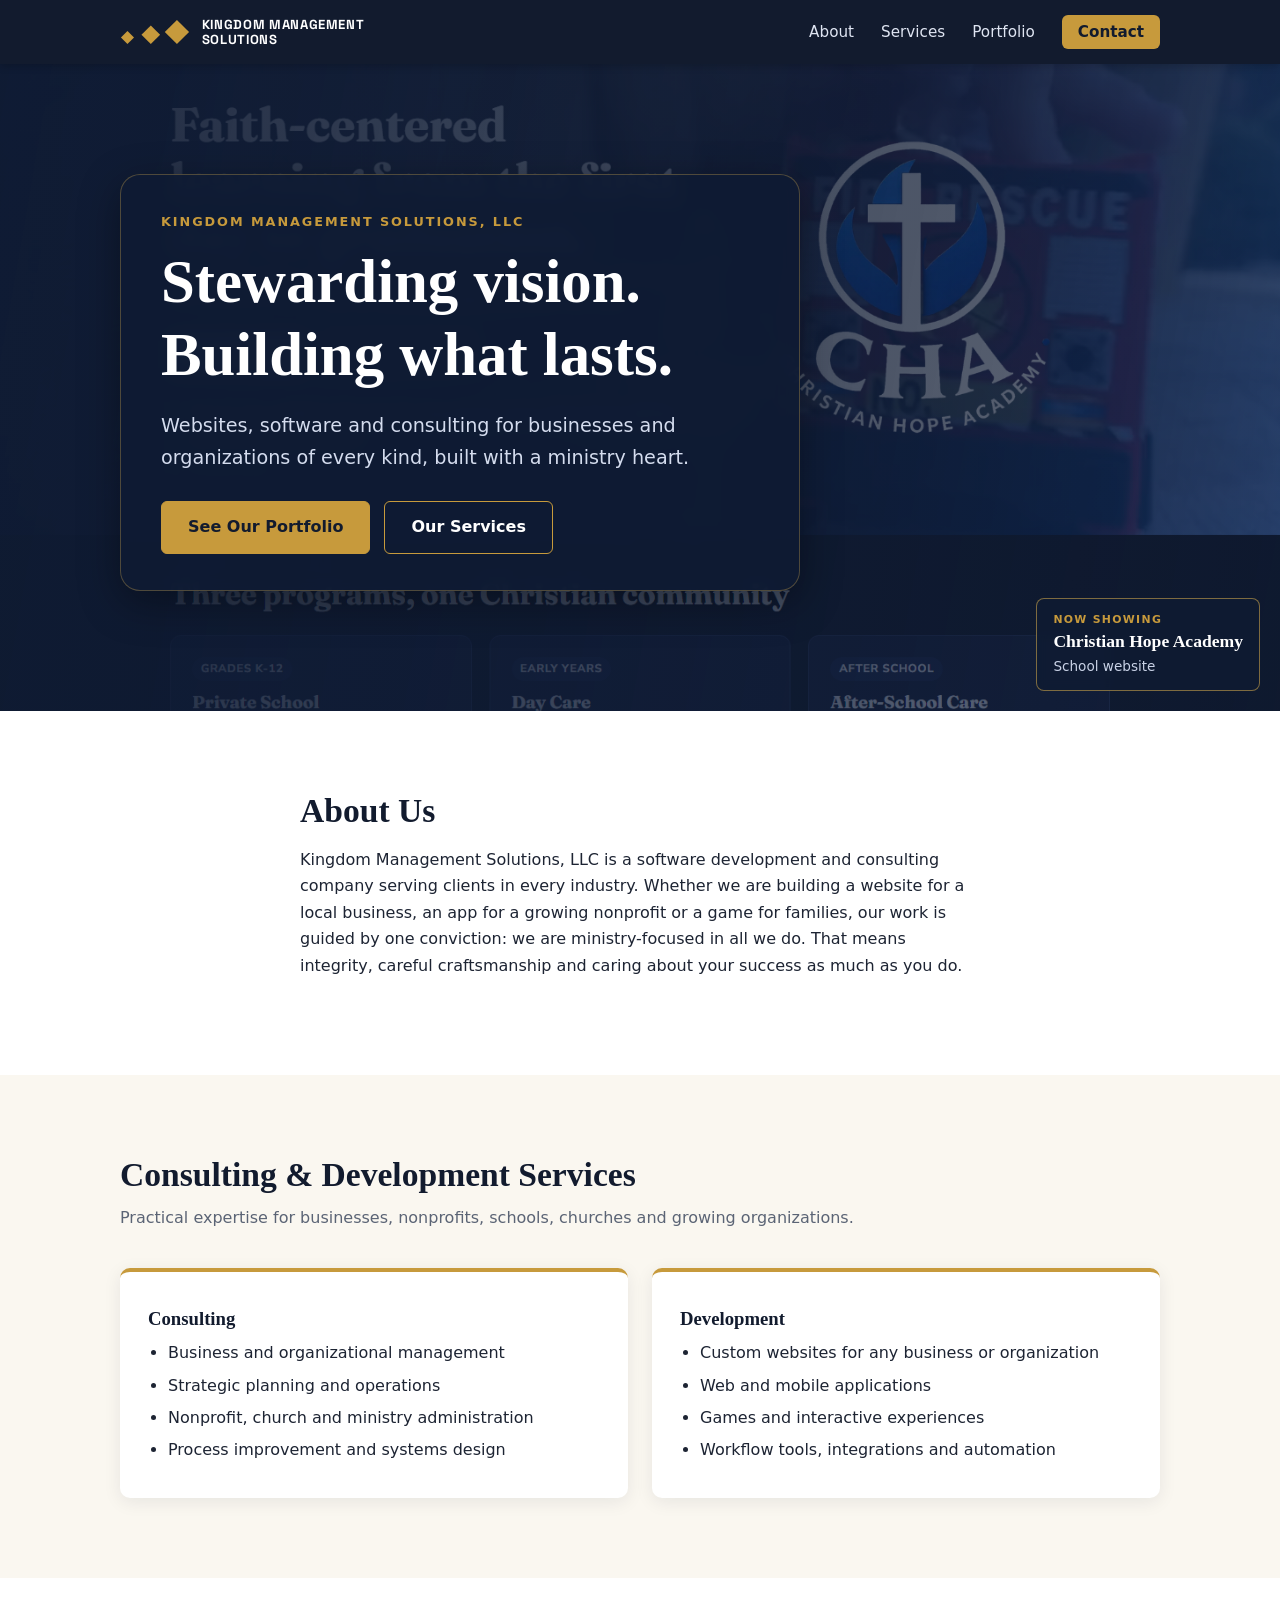
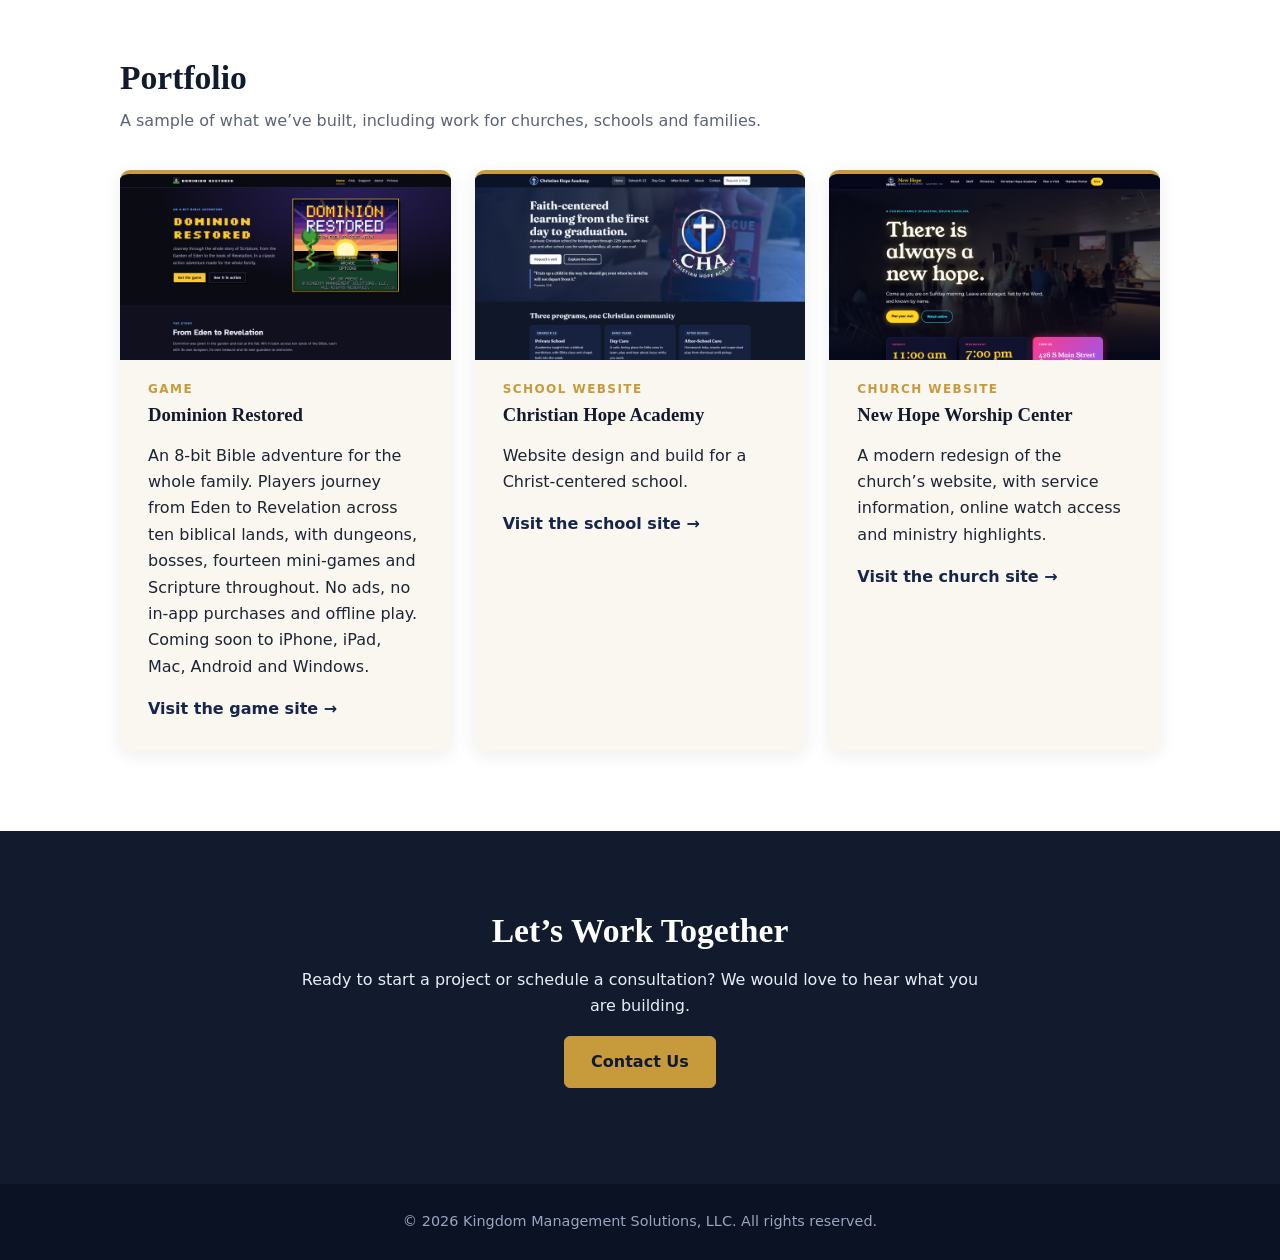
==== index.html @ 182354bc "Add calling.careers app homepage screenshot to hero rotation Co-Authored-By: Claude Sonnet 5.5 <nore" ====
<!doctype html>
<html lang="en">
<head>
<meta charset="utf-8">
<meta name="viewport" content="width=device-width, initial-scale=1">
<title>Kingdom Management Solutions, LLC</title>
<meta name="description" content="Kingdom Management Solutions, LLC: websites, software and consulting for businesses and organizations of every kind, built with a ministry heart.">
<link rel="preconnect" href="https://fonts.googleapis.com">
<link rel="stylesheet" href="https://fonts.googleapis.com/css2?family=Space+Grotesk:wght@500;600;700&display=swap">
<link rel="icon" href="assets/favicon.svg" type="image/svg+xml">
<link rel="stylesheet" href="styles.css">
</head>
<body>
<header class="nav">
  <div class="wrap nav-inner">
    <a class="brand" href="#top"><img class="brand-mark" src="assets/logo-mark.svg" alt=""><span class="brand-text">Kingdom Management<br>Solutions</span><span class="sr-only"> (home)</span></a>
    <button class="menu-btn" aria-label="Toggle menu" aria-expanded="false">Menu</button>
    <nav id="menu">
      <a href="#about">About</a>
      <a href="#services">Services</a>
      <a href="#portfolio">Portfolio</a>
      <a href="contact.html" class="cta">Contact</a>
    </nav>
  </div>
</header>

<main id="top">
  <section class="hero">
    <div class="hero-media" aria-hidden="true"
         data-playlist="media/dominion-dragon.mp4|Dominion Restored|Game · The Dragon|https://dominionrestored.github.io,
                        media/christian-hope-academy.png|Christian Hope Academy|School website|https://christianhope.academy,
                        media/dominion-new-earth.mp4|Dominion Restored|Game · The new earth|https://dominionrestored.github.io,
                        media/new-hope.png|New Hope Worship Center|Church website|https://nhwcgaston.com,
                        media/dominion-paul.mp4|Dominion Restored|Game · Paul's Journeys|https://dominionrestored.github.io,
                        media/calling-careers.png|Calling.careers|Ministry job board|https://calling.careers,
                        media/dominion-restored.png|Dominion Restored|Game website|https://dominionrestored.github.io">
      <!-- Rotates through the playlist in order and loops. Each entry is: file | project name | label | link.
           .mp4/.webm/.mov files play as video starting at the middle of the clip; anything else shows as a still.
           Each item lasts 7 seconds (SLIDE_MS in script.js). Put files in media/. -->
      <video class="hero-video" muted playsinline preload="auto"></video>
      <img class="hero-still on" src="media/dominion-restored.png" alt="">
      <div class="hero-shade"></div>
    </div>
    <a class="now" id="now" href="https://dominionrestored.github.io" target="_blank" rel="noopener" hidden>
      <span class="now-label">Now showing</span>
      <strong class="now-title"></strong>
      <span class="now-type"></span>
    </a>
    <div class="wrap hero-content">
      <div class="hero-panel">
        <p class="eyebrow">Kingdom Management Solutions, LLC</p>
        <h1>Stewarding vision. Building what lasts.</h1>
        <p class="lead">Websites, software and consulting for businesses and organizations of every kind, built with a ministry heart.</p>
        <div class="actions">
          <a class="btn primary" href="#portfolio">See Our Portfolio</a>
          <a class="btn" href="#services">Our Services</a>
        </div>
      </div>
    </div>
  </section>

  <section id="about" class="section">
    <div class="wrap narrow">
      <h2>About Us</h2>
      <p>Kingdom Management Solutions, LLC is a software development and consulting company serving clients in every industry. Whether we are building a website for a local business, an app for a growing nonprofit or a game for families, our work is guided by one conviction: we are ministry-focused in all we do. That means integrity, careful craftsmanship and caring about your success as much as you do.</p>
    </div>
  </section>

  <section id="services" class="section alt">
    <div class="wrap">
      <h2>Consulting &amp; Development Services</h2>
      <p class="sub">Practical expertise for businesses, nonprofits, schools, churches and growing organizations.</p>
      <div class="grid two">
        <article class="panel">
          <h3>Consulting</h3>
          <ul>
            <li>Business and organizational management</li>
            <li>Strategic planning and operations</li>
            <li>Nonprofit, church and ministry administration</li>
            <li>Process improvement and systems design</li>
          </ul>
        </article>
        <article class="panel">
          <h3>Development</h3>
          <ul>
            <li>Custom websites for any business or organization</li>
            <li>Web and mobile applications</li>
            <li>Games and interactive experiences</li>
            <li>Workflow tools, integrations and automation</li>
          </ul>
        </article>
      </div>
    </div>
  </section>

  <section id="portfolio" class="section">
    <div class="wrap">
      <h2>Portfolio</h2>
      <p class="sub">A sample of what we&rsquo;ve built, including work for churches, schools and families.</p>
      <div class="grid three">
        <article class="card">
          <a class="shot" href="https://dominionrestored.github.io" target="_blank" rel="noopener" tabindex="-1" aria-hidden="true"><img src="media/dominion-restored.png" alt="Dominion Restored title screen" loading="lazy"></a>
          <p class="tag">Game</p>
          <h3>Dominion Restored</h3>
          <p>An 8-bit Bible adventure for the whole family. Players journey from Eden to Revelation across ten biblical lands, with dungeons, bosses, fourteen mini-games and Scripture throughout. No ads, no in-app purchases and offline play. Coming soon to iPhone, iPad, Mac, Android and Windows.</p>
          <a href="https://dominionrestored.github.io" target="_blank" rel="noopener">Visit the game site &rarr;</a>
        </article>
        <article class="card">
          <a class="shot" href="https://christianhope.academy" target="_blank" rel="noopener" tabindex="-1" aria-hidden="true"><img src="media/christian-hope-academy.png" alt="Christian Hope Academy website" loading="lazy"></a>
          <p class="tag">School website</p>
          <h3>Christian Hope Academy</h3>
          <p>Website design and build for a Christ-centered school.</p>
          <a href="https://christianhope.academy" target="_blank" rel="noopener">Visit the school site &rarr;</a>
        </article>
        <article class="card">
          <a class="shot" href="https://nhwcgaston.com" target="_blank" rel="noopener" tabindex="-1" aria-hidden="true"><img src="media/new-hope.png" alt="New Hope Worship Center website" loading="lazy"></a>
          <p class="tag">Church website</p>
          <h3>New Hope Worship Center</h3>
          <p>A modern redesign of the church&rsquo;s website, with service information, online watch access and ministry highlights.</p>
          <a href="https://nhwcgaston.com" target="_blank" rel="noopener">Visit the church site &rarr;</a>
        </article>
      </div>
    </div>
  </section>

  <section id="contact" class="section dark">
    <div class="wrap narrow center">
      <h2>Let&rsquo;s Work Together</h2>
      <p>Ready to start a project or schedule a consultation? We would love to hear what you are building.</p>
      <p><a class="btn primary" href="contact.html">Contact Us</a></p>
    </div>
  </section>
</main>

<footer>
  <div class="wrap">&copy; <span id="yr">2026</span> Kingdom Management Solutions, LLC. All rights reserved.</div>
</footer>
<script src="script.js"></script>
</body>
</html>
---- styles.css ----
:root{--navy:#121B2E;--navy2:#16264a;--gold:#C79A3C;--cream:#faf7f0;--ink:#1d2433;--muted:#5b6475}
*{box-sizing:border-box}
html{scroll-behavior:smooth;scroll-padding-top:70px}
body{margin:0;font-family:Inter,system-ui,-apple-system,Segoe UI,sans-serif;color:var(--ink);background:#fff;line-height:1.65}
h1,h2,h3{font-family:Georgia,"Times New Roman",serif;line-height:1.2}
.wrap{max-width:1080px;margin:0 auto;padding:0 20px}
.narrow{max-width:720px}.center{text-align:center}
.nav{position:sticky;top:0;z-index:10;background:var(--navy);box-shadow:0 2px 8px rgba(0,0,0,.2)}
.nav-inner{display:flex;align-items:center;justify-content:space-between;height:64px}
nav a{color:#dfe5f2;text-decoration:none;margin-left:22px;font-size:.95rem}
nav a:hover{color:var(--gold)}
nav a.cta{background:var(--gold);color:var(--navy);padding:8px 16px;border-radius:6px;font-weight:600}
.menu-btn{display:none;background:none;border:1px solid var(--gold);color:var(--gold);padding:6px 12px;border-radius:6px;font-size:.9rem}
.hero{position:relative;overflow:hidden;background:var(--navy);color:#fff;padding:110px 0 120px}
.eyebrow{color:var(--gold);letter-spacing:.15em;text-transform:uppercase;font-size:.8rem;font-weight:600;margin:0 0 14px}
.hero h1{font-size:clamp(2.2rem,5vw,3.8rem);margin:0 0 18px;max-width:760px}
.lead{font-size:1.2rem;color:#d4dcee;max-width:640px;margin:0 0 32px}
.actions{display:flex;gap:14px;flex-wrap:wrap}
.btn{display:inline-block;padding:12px 26px;border-radius:6px;border:1.5px solid var(--gold);color:#fff;text-decoration:none;font-weight:600}
.btn.primary{background:var(--gold);color:var(--navy)}
.btn:hover{filter:brightness(1.1)}
.section{padding:80px 0}
.section.alt{background:var(--cream)}
.section.dark{background:var(--navy);color:#e8edf8}
.section h2{font-size:2.1rem;margin:0 0 10px;color:var(--navy)}
.section.dark h2{color:#fff}
.sub{color:var(--muted);margin:0 0 36px}
.grid{display:grid;gap:24px}
.three{grid-template-columns:repeat(3,1fr)}
.two{grid-template-columns:repeat(2,1fr)}
.card,.panel{background:var(--cream);border-radius:10px;padding:28px;box-shadow:0 4px 18px rgba(15,27,51,.08);border-top:4px solid var(--gold)}
.card h3,.panel h3{margin:8px 0 10px;color:var(--navy)}
.card a{color:var(--navy2);font-weight:600;text-decoration:none}
.card a:hover{color:var(--gold)}
.icon{font-size:2rem;color:var(--gold)}
.panel ul{padding-left:20px;margin:0}
.panel li{margin-bottom:6px}
footer{background:#0a1224;color:#9aa5bf;text-align:center;padding:26px 0;font-size:.9rem}
@media(max-width:800px){
 .three,.two{grid-template-columns:1fr}
 .menu-btn{display:block}
 nav{display:none;position:absolute;top:64px;left:0;right:0;background:var(--navy);padding:12px 20px 20px;flex-direction:column}
 nav.open{display:flex}
 nav a{margin:10px 0}
 .hero{padding:80px 0}
}
.tag{margin:0;color:var(--gold);text-transform:uppercase;letter-spacing:.12em;font-size:.75rem;font-weight:700}
.card .tag+h3{margin-top:4px}
.section.alt .card,.section.alt .panel{background:#fff}
.hero-media{position:absolute;inset:0;z-index:0}
.hero-content{position:relative;z-index:1}
.hero-video,.hero-still{position:absolute;left:0;top:50%;width:100%;height:auto;min-height:100%;object-fit:cover;transform:translateY(-50%);opacity:0;transition:opacity 1s ease}
.hero-video.on,.hero-still.on{opacity:1}
.hero-still.on{animation:drift 8s ease-out forwards}
@keyframes drift{from{transform:translateY(-50%) scale(1.02)}to{transform:translateY(-50%) scale(1.1)}}
.hero-shade{position:absolute;inset:0;background:linear-gradient(100deg,rgba(15,27,51,.93) 0%,rgba(15,27,51,.8) 50%,rgba(15,27,51,.6) 100%)}
@media(prefers-reduced-motion:reduce){.hero-still{animation:none!important}}


.card{overflow:hidden}
.card .shot{display:block;margin:-28px -28px 20px;line-height:0;background:var(--navy)}
.card .shot img{width:100%;aspect-ratio:16/9;object-fit:cover;object-position:top;display:block;transition:transform .4s}
.card:hover .shot img{transform:scale(1.03)}
@media(prefers-reduced-motion:reduce){.card:hover .shot img{transform:none}}
/* The store-kit clips are 16:9 files with the 4:3 game centered between dark bars (game spans x 335-1585 of 1920).
   Zoom crops the bars so the game fills the banner width. Set --video-zoom to 1 for full-frame videos. */
.hero-video{--video-zoom:1.54;transform:translateY(-50%) scale(var(--video-zoom))}

.now{position:absolute;right:20px;bottom:20px;z-index:2;display:grid;gap:2px;max-width:min(280px,calc(100% - 40px));padding:12px 16px;border-radius:8px;background:rgba(15,27,51,.82);border:1px solid rgba(201,162,75,.6);color:#fff;text-decoration:none;backdrop-filter:blur(6px);opacity:0;transform:translateY(6px);transition:opacity .3s,transform .3s}
.now.show{opacity:1;transform:none}
.now:hover{border-color:var(--gold)}
.now-label{color:var(--gold);text-transform:uppercase;letter-spacing:.12em;font-size:.68rem;font-weight:700}
.now-title{font-family:Georgia,"Times New Roman",serif;font-size:1.1rem;line-height:1.25}
.now-type{color:#c9d2e6;font-size:.85rem}
@media(prefers-reduced-motion:reduce){.now{transition:none}}

.hero-panel{max-width:680px;padding:36px 40px;border-radius:20px;background:rgba(15,27,51,.9);border:1px solid rgba(201,162,75,.35);box-shadow:0 12px 40px rgba(0,0,0,.35);backdrop-filter:blur(8px)}
.hero-panel .lead{margin-bottom:28px}
.hero-panel h1{max-width:none}
@media(max-width:800px){.hero-panel{padding:26px 22px;border-radius:16px}}


.page-head{background:linear-gradient(135deg,var(--navy),var(--navy2) 60%,#243a6b);color:#fff;padding:70px 0 60px}
.page-head h1{font-size:clamp(2rem,4.5vw,3rem);margin:0 0 12px}
.page-head .lead{margin:0}
.form{display:grid;gap:20px;background:var(--cream);padding:32px;border-radius:16px;border-top:4px solid var(--gold);box-shadow:0 4px 18px rgba(15,27,51,.08)}
.field{display:grid;gap:6px}
.field label{font-weight:600;color:var(--navy);font-size:.95rem}
.opt{font-weight:400;color:var(--muted)}
.field input,.field select,.field textarea{font:inherit;padding:12px 14px;border:1.5px solid #cfd5e3;border-radius:8px;background:#fff;color:var(--ink);width:100%}
.field input:focus,.field select:focus,.field textarea:focus{outline:2px solid var(--gold);outline-offset:1px;border-color:var(--gold)}
.hp{position:absolute;left:-9999px;width:1px;height:1px;overflow:hidden}
.form .btn{justify-self:start;cursor:pointer;font:inherit;font-weight:600}
.form .btn:disabled{opacity:.6;cursor:wait}
.form-status{margin:0;min-height:1.5em}
.form-status.ok{color:#1f7a3d}
.form-status.error{color:#b3261e}
@media(max-width:800px){.form{padding:22px}}

.brand{display:flex;align-items:center;gap:12px;color:#fff;text-decoration:none;font-family:"Space Grotesk",system-ui,sans-serif;text-transform:uppercase}
.brand-mark{height:26px;width:auto;display:block}
.brand-text{font-size:.82rem;font-weight:700;letter-spacing:.05em;line-height:1.15}
.sr-only{position:absolute;width:1px;height:1px;overflow:hidden;clip:rect(0 0 0 0);white-space:nowrap}
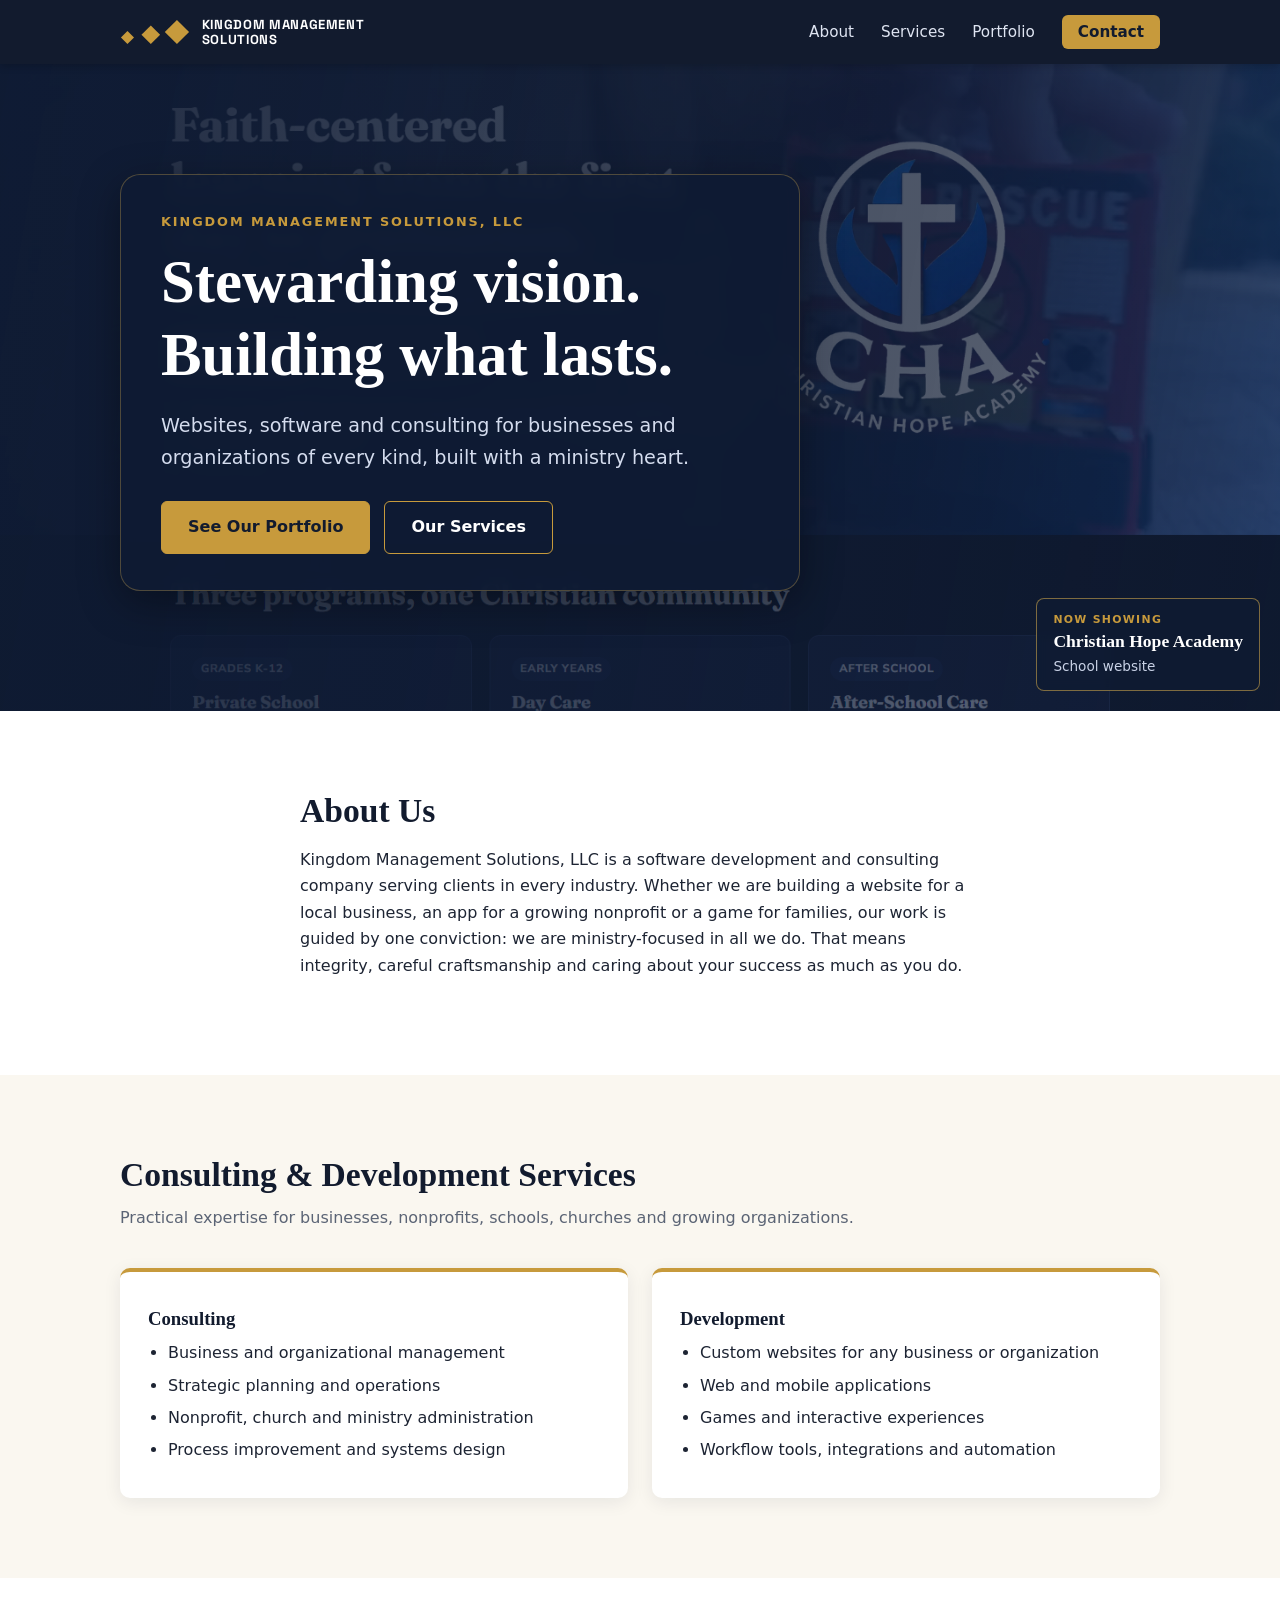
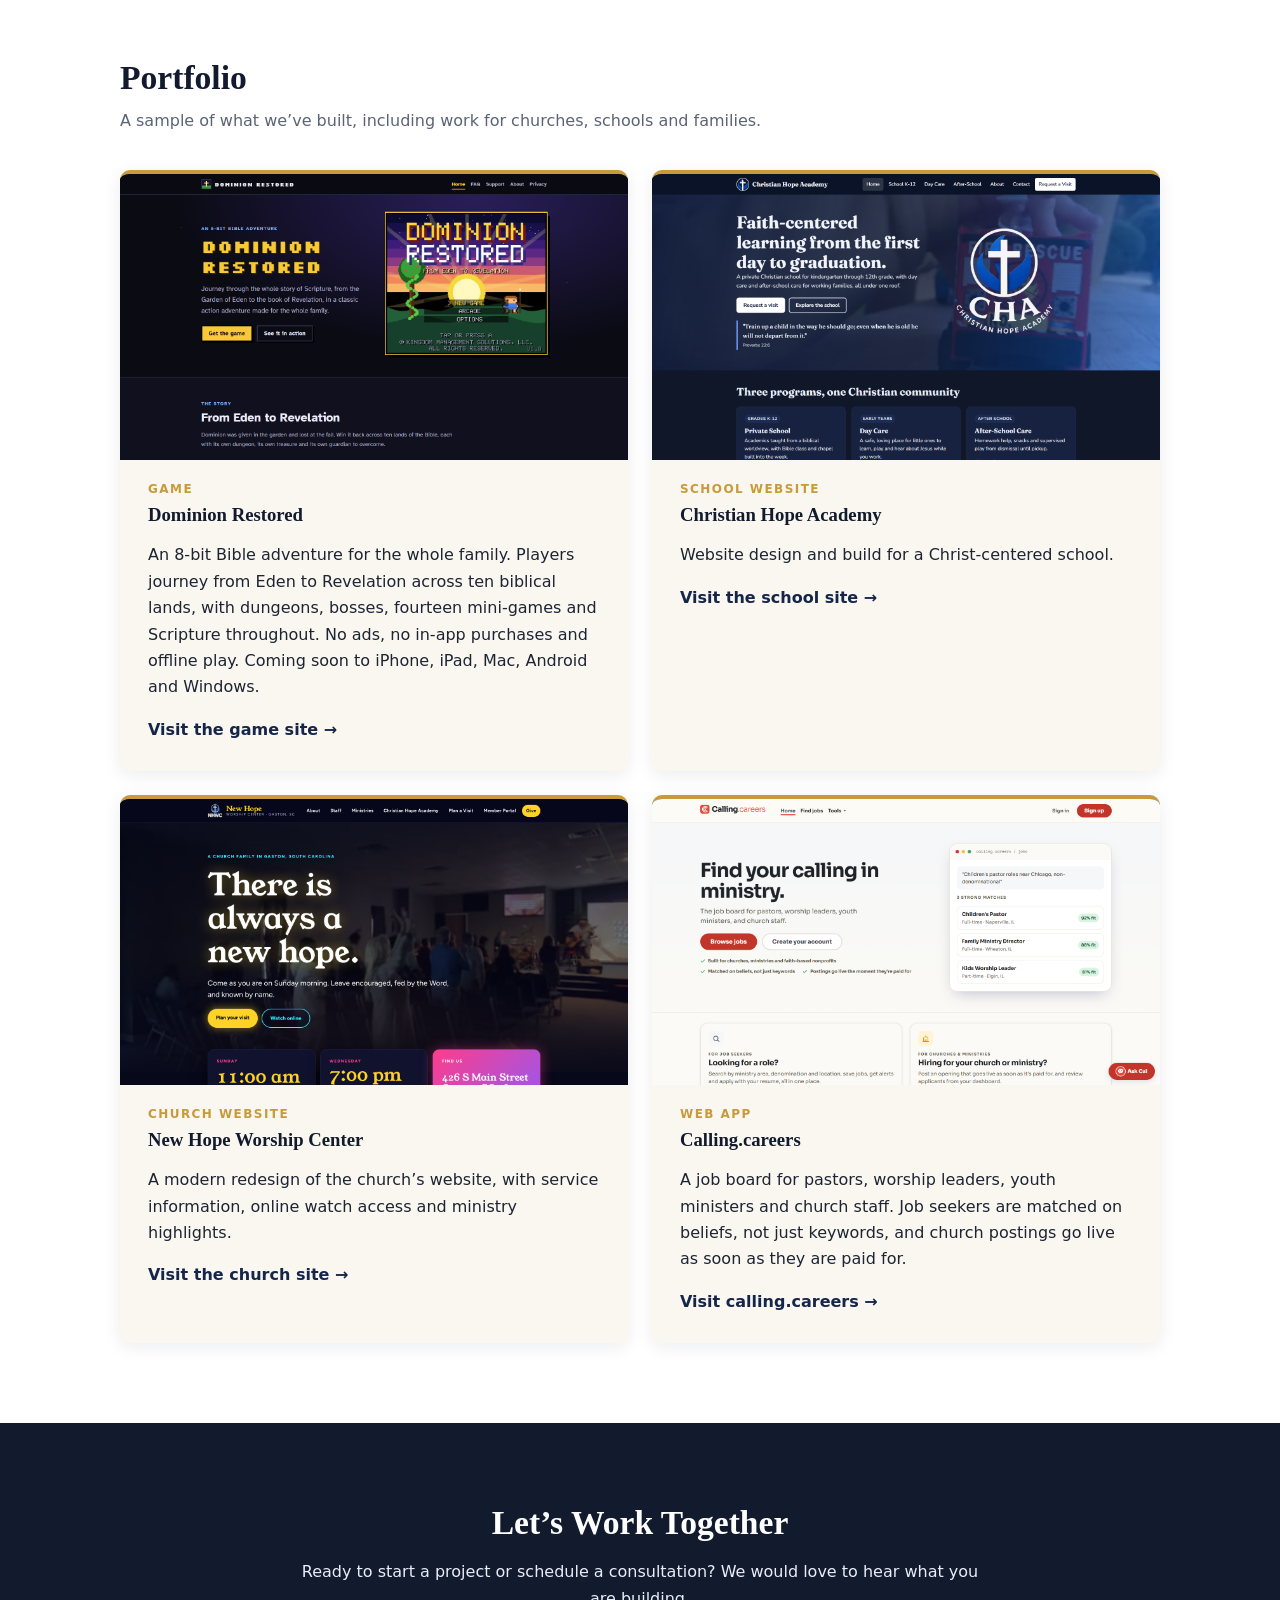
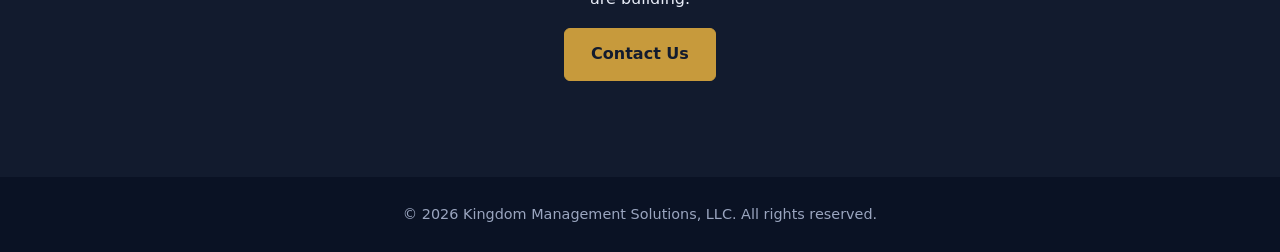
==== commit 7afa2016: "Add calling.careers to portfolio Co-Authored-By: Claude Sonnet 5.5 <noreply@anthropic.com>" ====
--- a/index.html
+++ b/index.html
@@ -97,7 +97,7 @@
     <div class="wrap">
       <h2>Portfolio</h2>
       <p class="sub">A sample of what we&rsquo;ve built, including work for churches, schools and families.</p>
-      <div class="grid three">
+      <div class="grid two">
         <article class="card">
           <a class="shot" href="https://dominionrestored.github.io" target="_blank" rel="noopener" tabindex="-1" aria-hidden="true"><img src="media/dominion-restored.png" alt="Dominion Restored title screen" loading="lazy"></a>
           <p class="tag">Game</p>
@@ -119,6 +119,13 @@
           <p>A modern redesign of the church&rsquo;s website, with service information, online watch access and ministry highlights.</p>
           <a href="https://nhwcgaston.com" target="_blank" rel="noopener">Visit the church site &rarr;</a>
         </article>
+        <article class="card">
+          <a class="shot" href="https://calling.careers" target="_blank" rel="noopener" tabindex="-1" aria-hidden="true"><img src="media/calling-careers.png" alt="Calling.careers homepage" loading="lazy"></a>
+          <p class="tag">Web app</p>
+          <h3>Calling.careers</h3>
+          <p>A job board for pastors, worship leaders, youth ministers and church staff. Job seekers are matched on beliefs, not just keywords, and church postings go live as soon as they are paid for.</p>
+          <a href="https://calling.careers" target="_blank" rel="noopener">Visit calling.careers &rarr;</a>
+        </article>
       </div>
     </div>
   </section>
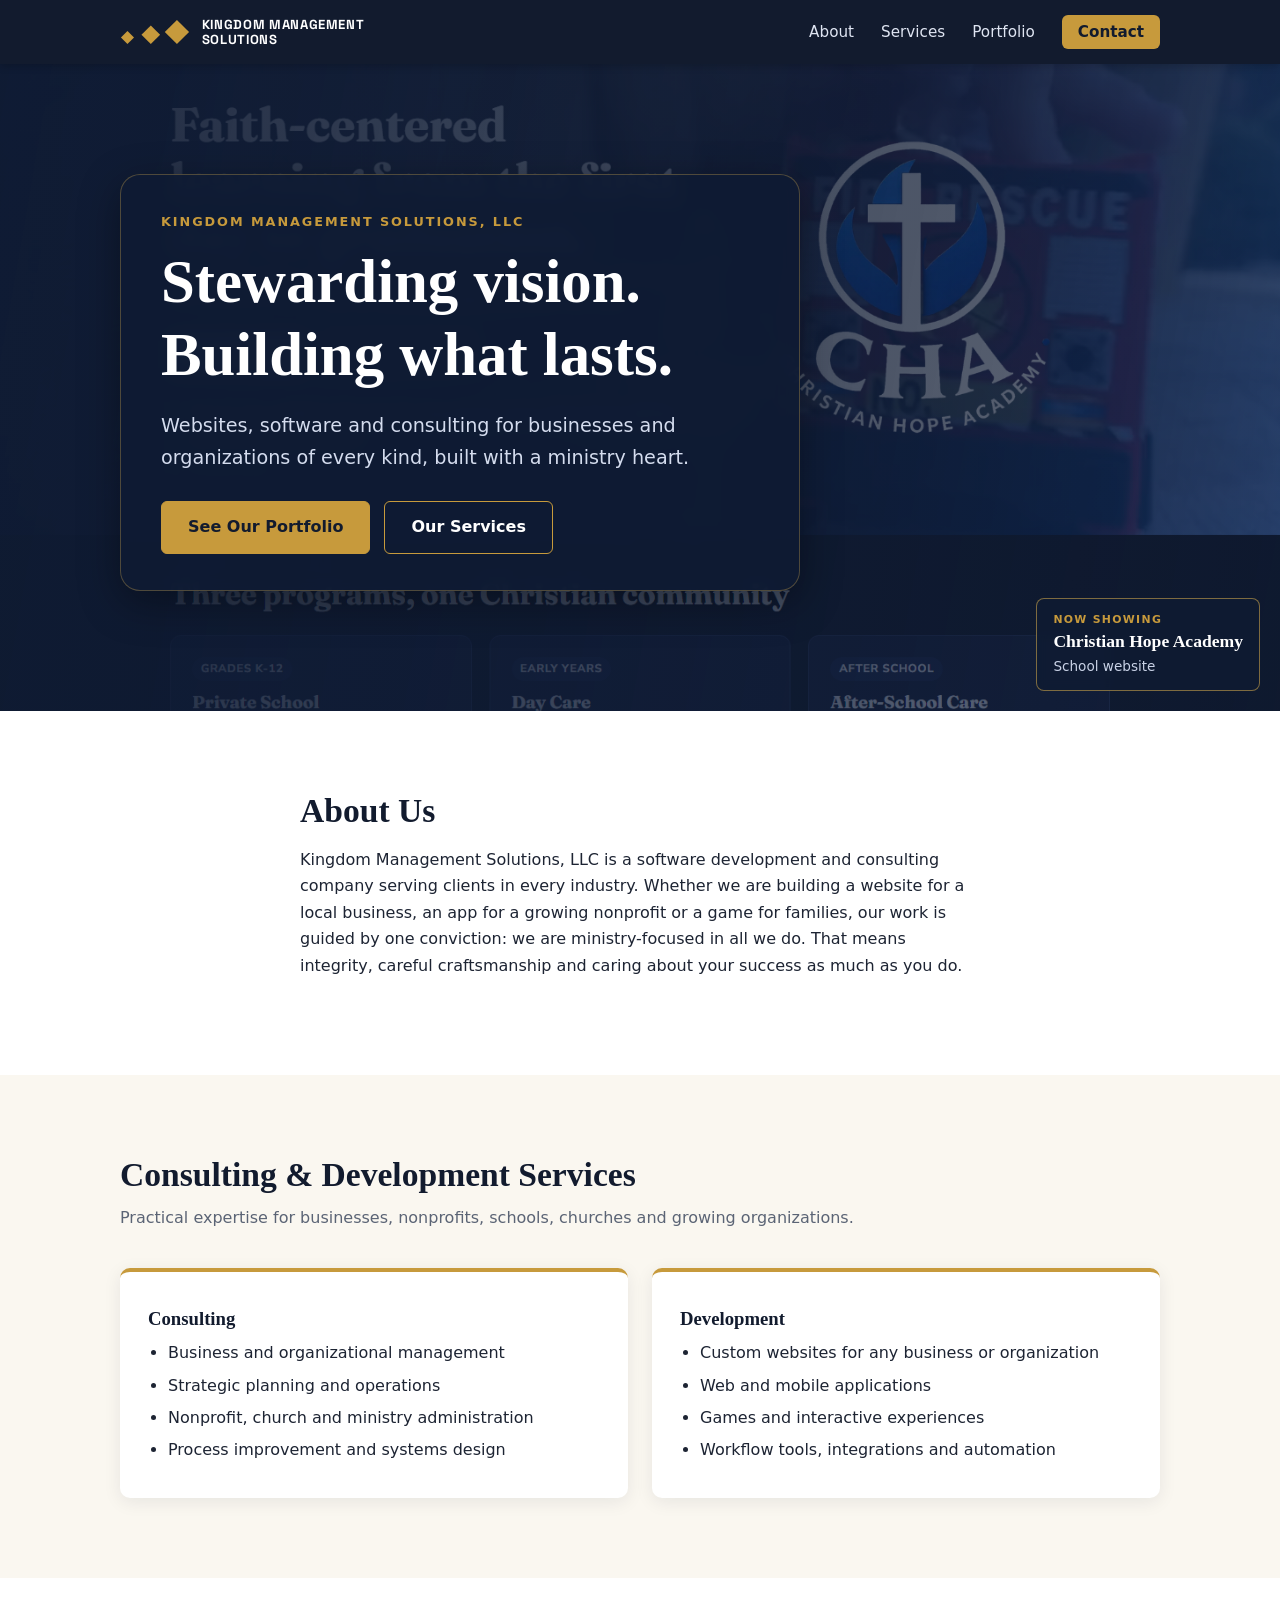
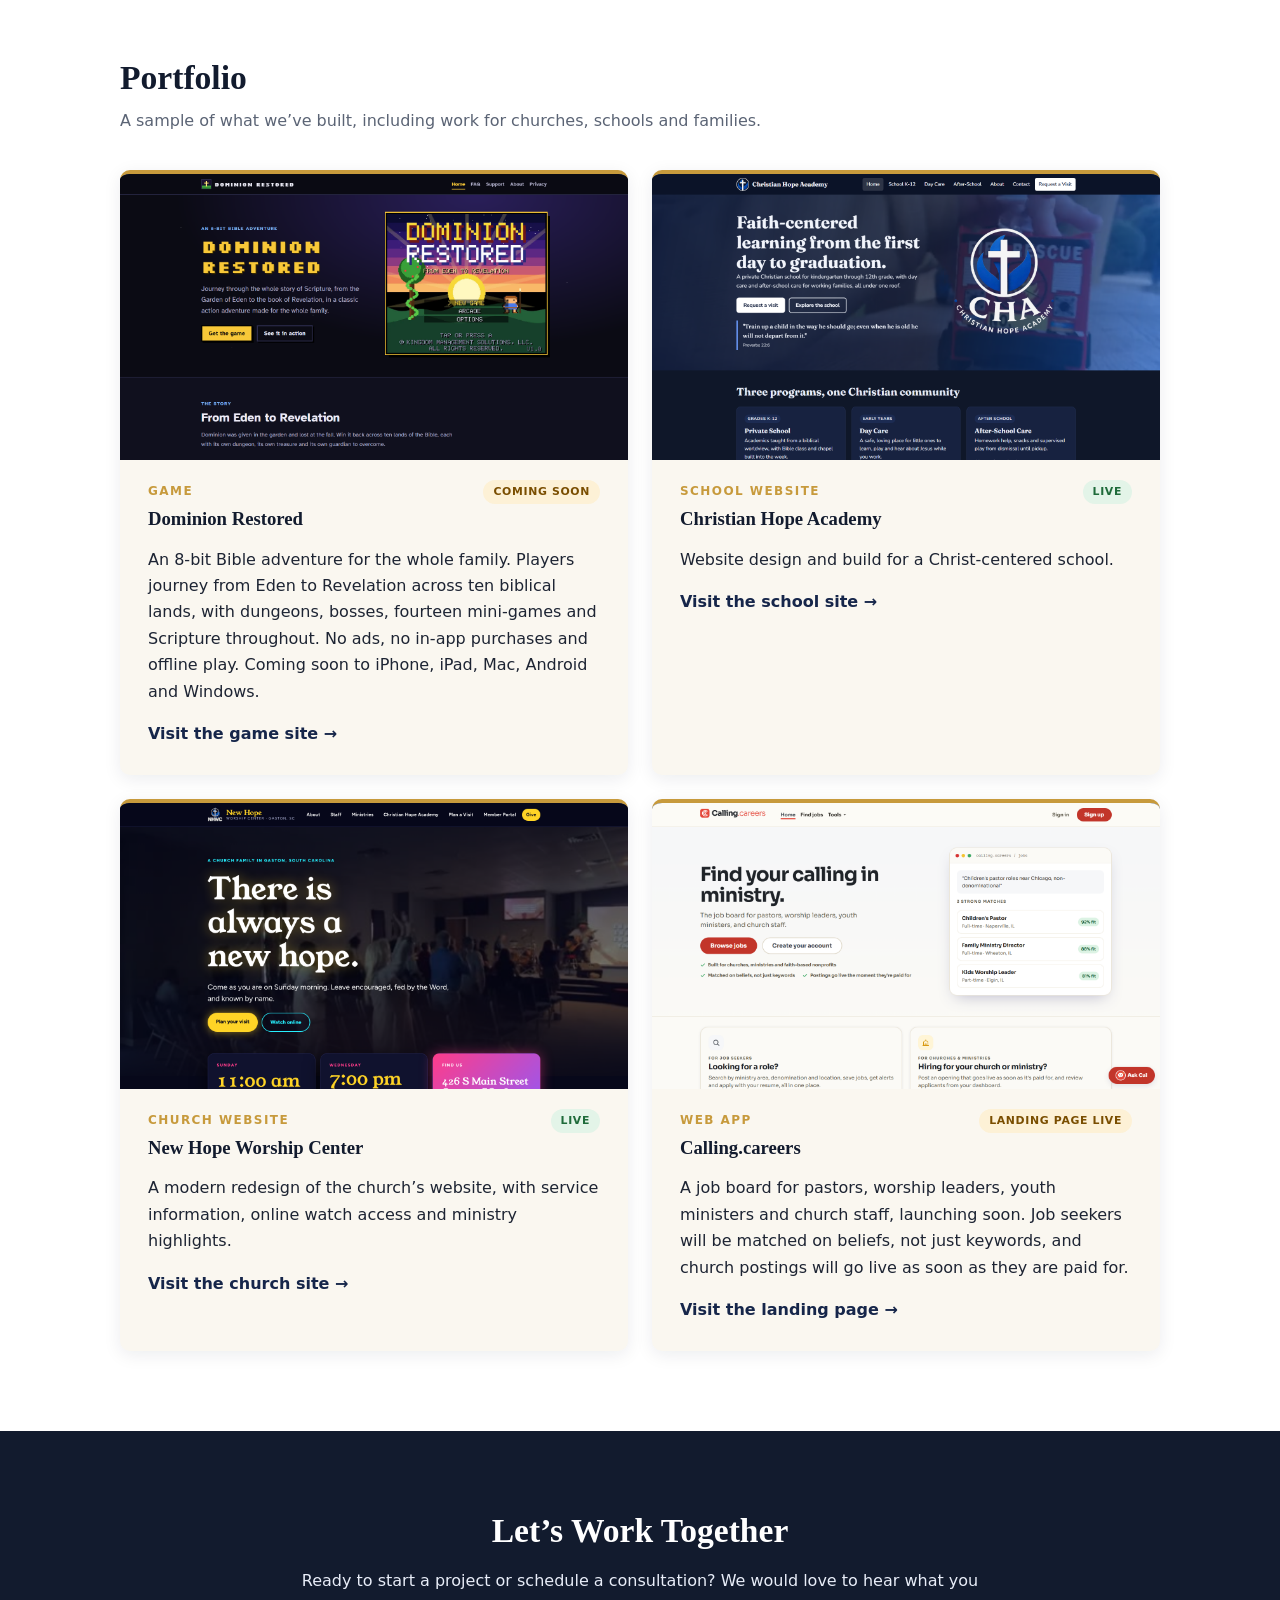
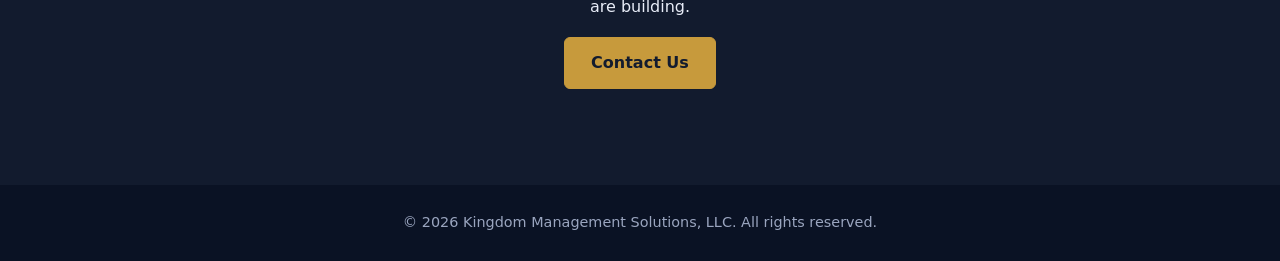
==== commit 43589348: "Add status labels to portfolio cards and clarify calling.careers launch status Co-Authored-By: Claud" ====
--- a/index.html
+++ b/index.html
@@ -32,7 +32,7 @@
                         media/dominion-new-earth.mp4|Dominion Restored|Game · The new earth|https://dominionrestored.github.io,
                         media/new-hope.png|New Hope Worship Center|Church website|https://nhwcgaston.com,
                         media/dominion-paul.mp4|Dominion Restored|Game · Paul's Journeys|https://dominionrestored.github.io,
-                        media/calling-careers.png|Calling.careers|Ministry job board|https://calling.careers,
+                        media/calling-careers.png|Calling.careers|Ministry job board · launching soon|https://calling.careers,
                         media/dominion-restored.png|Dominion Restored|Game website|https://dominionrestored.github.io">
       <!-- Rotates through the playlist in order and loops. Each entry is: file | project name | label | link.
            .mp4/.webm/.mov files play as video starting at the middle of the clip; anything else shows as a still.
@@ -100,31 +100,31 @@
       <div class="grid two">
         <article class="card">
           <a class="shot" href="https://dominionrestored.github.io" target="_blank" rel="noopener" tabindex="-1" aria-hidden="true"><img src="media/dominion-restored.png" alt="Dominion Restored title screen" loading="lazy"></a>
-          <p class="tag">Game</p>
+          <div class="card-meta"><p class="tag">Game</p><span class="status soon">Coming soon</span></div>
           <h3>Dominion Restored</h3>
           <p>An 8-bit Bible adventure for the whole family. Players journey from Eden to Revelation across ten biblical lands, with dungeons, bosses, fourteen mini-games and Scripture throughout. No ads, no in-app purchases and offline play. Coming soon to iPhone, iPad, Mac, Android and Windows.</p>
           <a href="https://dominionrestored.github.io" target="_blank" rel="noopener">Visit the game site &rarr;</a>
         </article>
         <article class="card">
           <a class="shot" href="https://christianhope.academy" target="_blank" rel="noopener" tabindex="-1" aria-hidden="true"><img src="media/christian-hope-academy.png" alt="Christian Hope Academy website" loading="lazy"></a>
-          <p class="tag">School website</p>
+          <div class="card-meta"><p class="tag">School website</p><span class="status live">Live</span></div>
           <h3>Christian Hope Academy</h3>
           <p>Website design and build for a Christ-centered school.</p>
           <a href="https://christianhope.academy" target="_blank" rel="noopener">Visit the school site &rarr;</a>
         </article>
         <article class="card">
           <a class="shot" href="https://nhwcgaston.com" target="_blank" rel="noopener" tabindex="-1" aria-hidden="true"><img src="media/new-hope.png" alt="New Hope Worship Center website" loading="lazy"></a>
-          <p class="tag">Church website</p>
+          <div class="card-meta"><p class="tag">Church website</p><span class="status live">Live</span></div>
           <h3>New Hope Worship Center</h3>
           <p>A modern redesign of the church&rsquo;s website, with service information, online watch access and ministry highlights.</p>
           <a href="https://nhwcgaston.com" target="_blank" rel="noopener">Visit the church site &rarr;</a>
         </article>
         <article class="card">
           <a class="shot" href="https://calling.careers" target="_blank" rel="noopener" tabindex="-1" aria-hidden="true"><img src="media/calling-careers.png" alt="Calling.careers homepage" loading="lazy"></a>
-          <p class="tag">Web app</p>
+          <div class="card-meta"><p class="tag">Web app</p><span class="status soon">Landing page live</span></div>
           <h3>Calling.careers</h3>
-          <p>A job board for pastors, worship leaders, youth ministers and church staff. Job seekers are matched on beliefs, not just keywords, and church postings go live as soon as they are paid for.</p>
-          <a href="https://calling.careers" target="_blank" rel="noopener">Visit calling.careers &rarr;</a>
+          <p>A job board for pastors, worship leaders, youth ministers and church staff, launching soon. Job seekers will be matched on beliefs, not just keywords, and church postings will go live as soon as they are paid for.</p>
+          <a href="https://calling.careers" target="_blank" rel="noopener">Visit the landing page &rarr;</a>
         </article>
       </div>
     </div>
--- a/styles.css
+++ b/styles.css
@@ -101,3 +101,9 @@
 .brand-mark{height:26px;width:auto;display:block}
 .brand-text{font-size:.82rem;font-weight:700;letter-spacing:.05em;line-height:1.15}
 .sr-only{position:absolute;width:1px;height:1px;overflow:hidden;clip:rect(0 0 0 0);white-space:nowrap}
+
+.card-meta{display:flex;justify-content:space-between;align-items:center;gap:10px}
+.card-meta+h3{margin-top:4px}
+.status{flex:none;font-size:.68rem;font-weight:700;padding:3px 10px;border-radius:999px;text-transform:uppercase;letter-spacing:.06em}
+.status.live{background:#e3f4e8;color:#1f6b3a}
+.status.soon{background:#fdf1d6;color:#7a4e00}
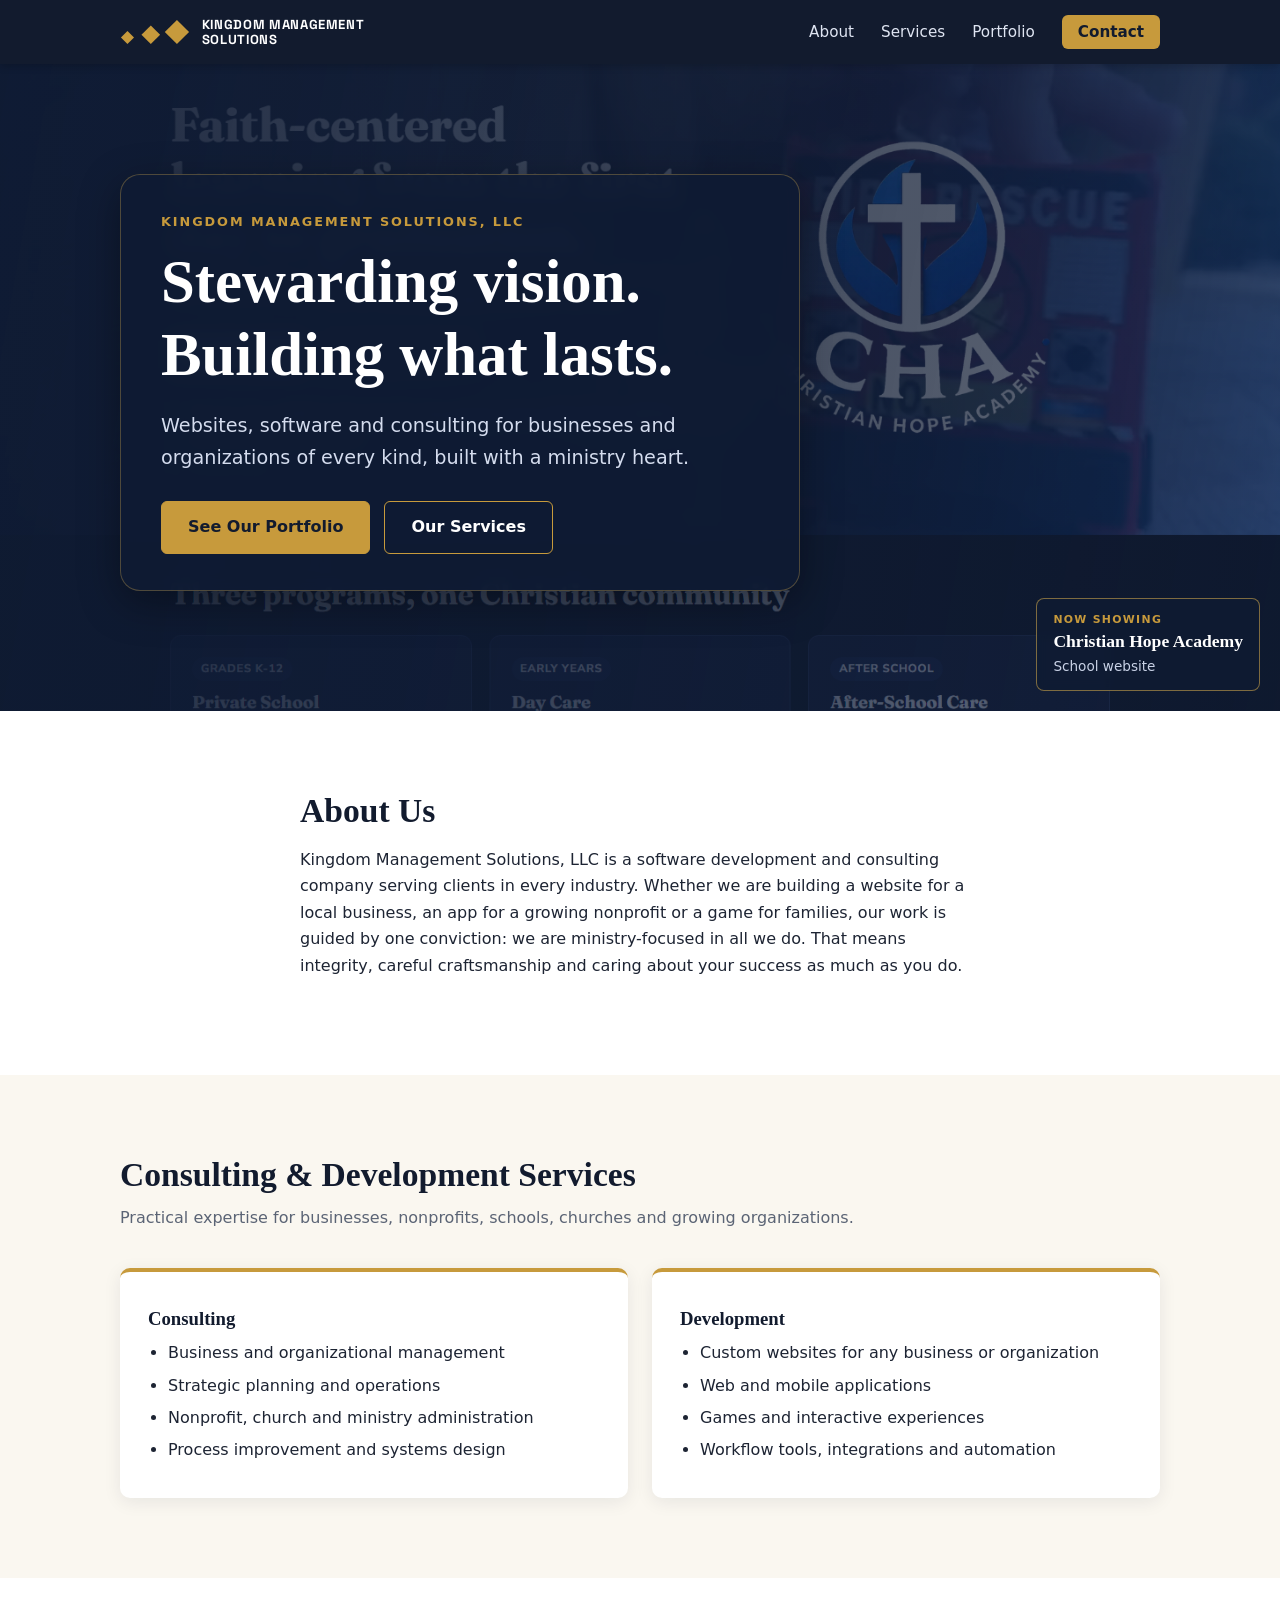
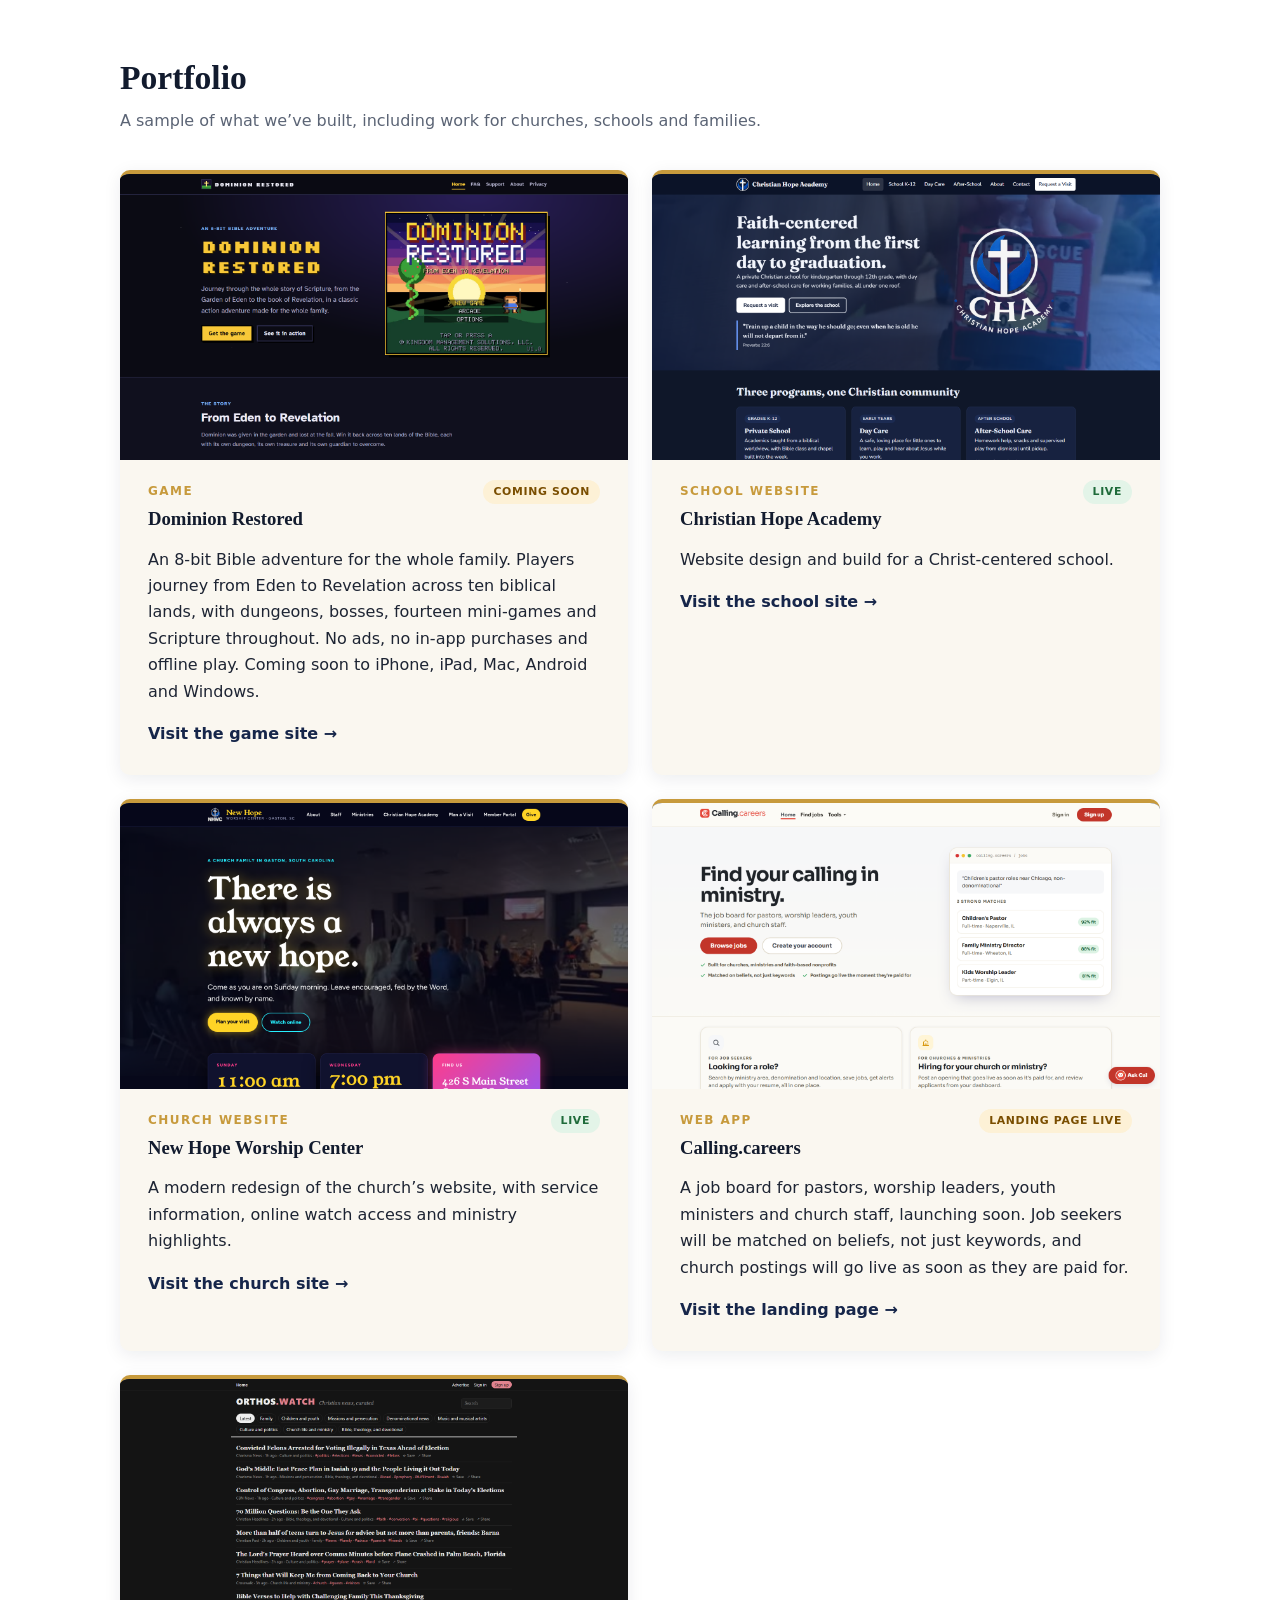
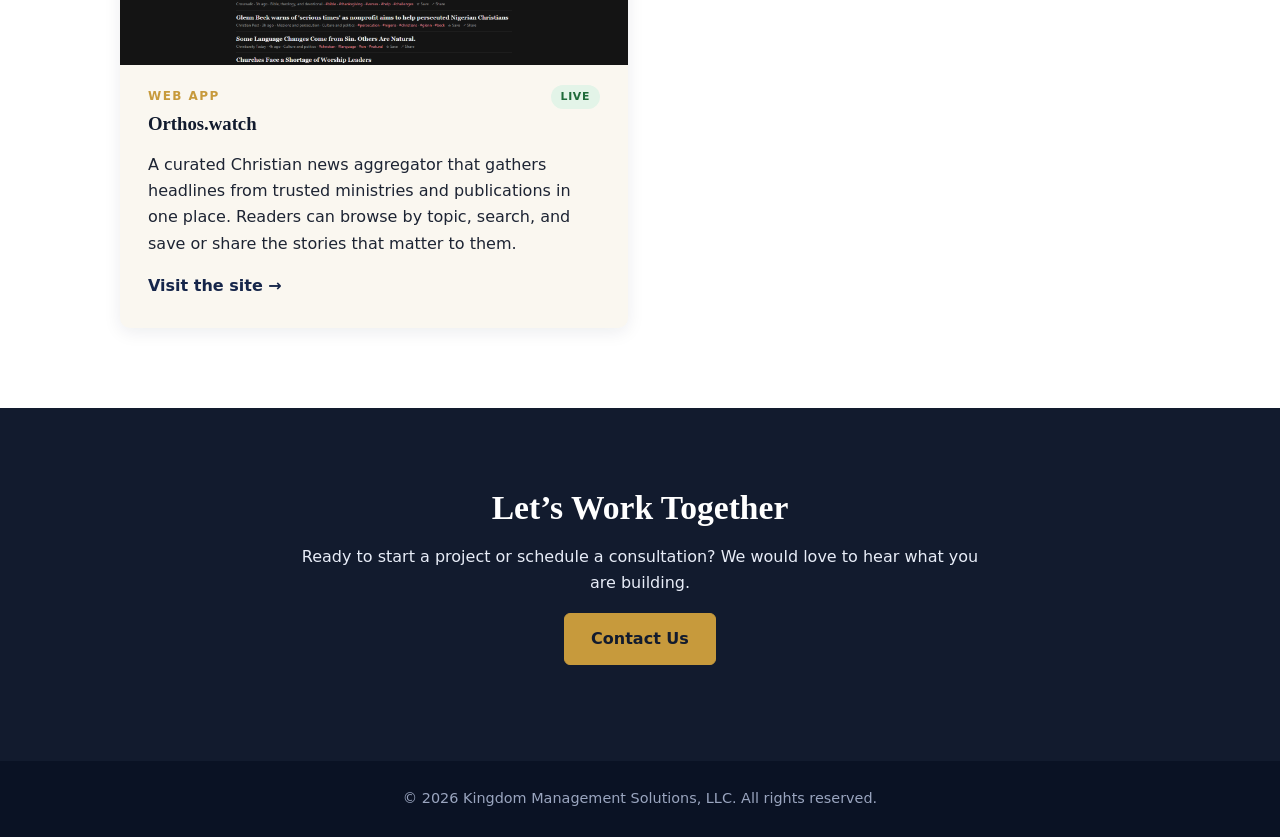
==== commit 76ab3890: "Add orthos.watch to portfolio and hero rotation Co-Authored-By: Claude Sonnet 5.5 <noreply@anthropic" ====
--- a/index.html
+++ b/index.html
@@ -33,6 +33,7 @@
                         media/new-hope.png|New Hope Worship Center|Church website|https://nhwcgaston.com,
                         media/dominion-paul.mp4|Dominion Restored|Game · Paul's Journeys|https://dominionrestored.github.io,
                         media/calling-careers.png|Calling.careers|Ministry job board · launching soon|https://calling.careers,
+                        media/orthos-watch.png|Orthos.watch|Christian news aggregator|https://orthos.watch,
                         media/dominion-restored.png|Dominion Restored|Game website|https://dominionrestored.github.io">
       <!-- Rotates through the playlist in order and loops. Each entry is: file | project name | label | link.
            .mp4/.webm/.mov files play as video starting at the middle of the clip; anything else shows as a still.
@@ -126,6 +127,13 @@
           <p>A job board for pastors, worship leaders, youth ministers and church staff, launching soon. Job seekers will be matched on beliefs, not just keywords, and church postings will go live as soon as they are paid for.</p>
           <a href="https://calling.careers" target="_blank" rel="noopener">Visit the landing page &rarr;</a>
         </article>
+        <article class="card">
+          <a class="shot" href="https://orthos.watch" target="_blank" rel="noopener" tabindex="-1" aria-hidden="true"><img src="media/orthos-watch.png" alt="Orthos.watch homepage" loading="lazy"></a>
+          <div class="card-meta"><p class="tag">Web app</p><span class="status live">Live</span></div>
+          <h3>Orthos.watch</h3>
+          <p>A curated Christian news aggregator that gathers headlines from trusted ministries and publications in one place. Readers can browse by topic, search, and save or share the stories that matter to them.</p>
+          <a href="https://orthos.watch" target="_blank" rel="noopener">Visit the site &rarr;</a>
+        </article>
       </div>
     </div>
   </section>
--- a/styles.css
+++ b/styles.css
@@ -107,3 +107,6 @@
 .status{flex:none;font-size:.68rem;font-weight:700;padding:3px 10px;border-radius:999px;text-transform:uppercase;letter-spacing:.06em}
 .status.live{background:#e3f4e8;color:#1f6b3a}
 .status.soon{background:#fdf1d6;color:#7a4e00}
+
+.direct{margin:20px 0 0;color:var(--muted);text-align:center}
+.direct a{color:var(--navy2);font-weight:600}
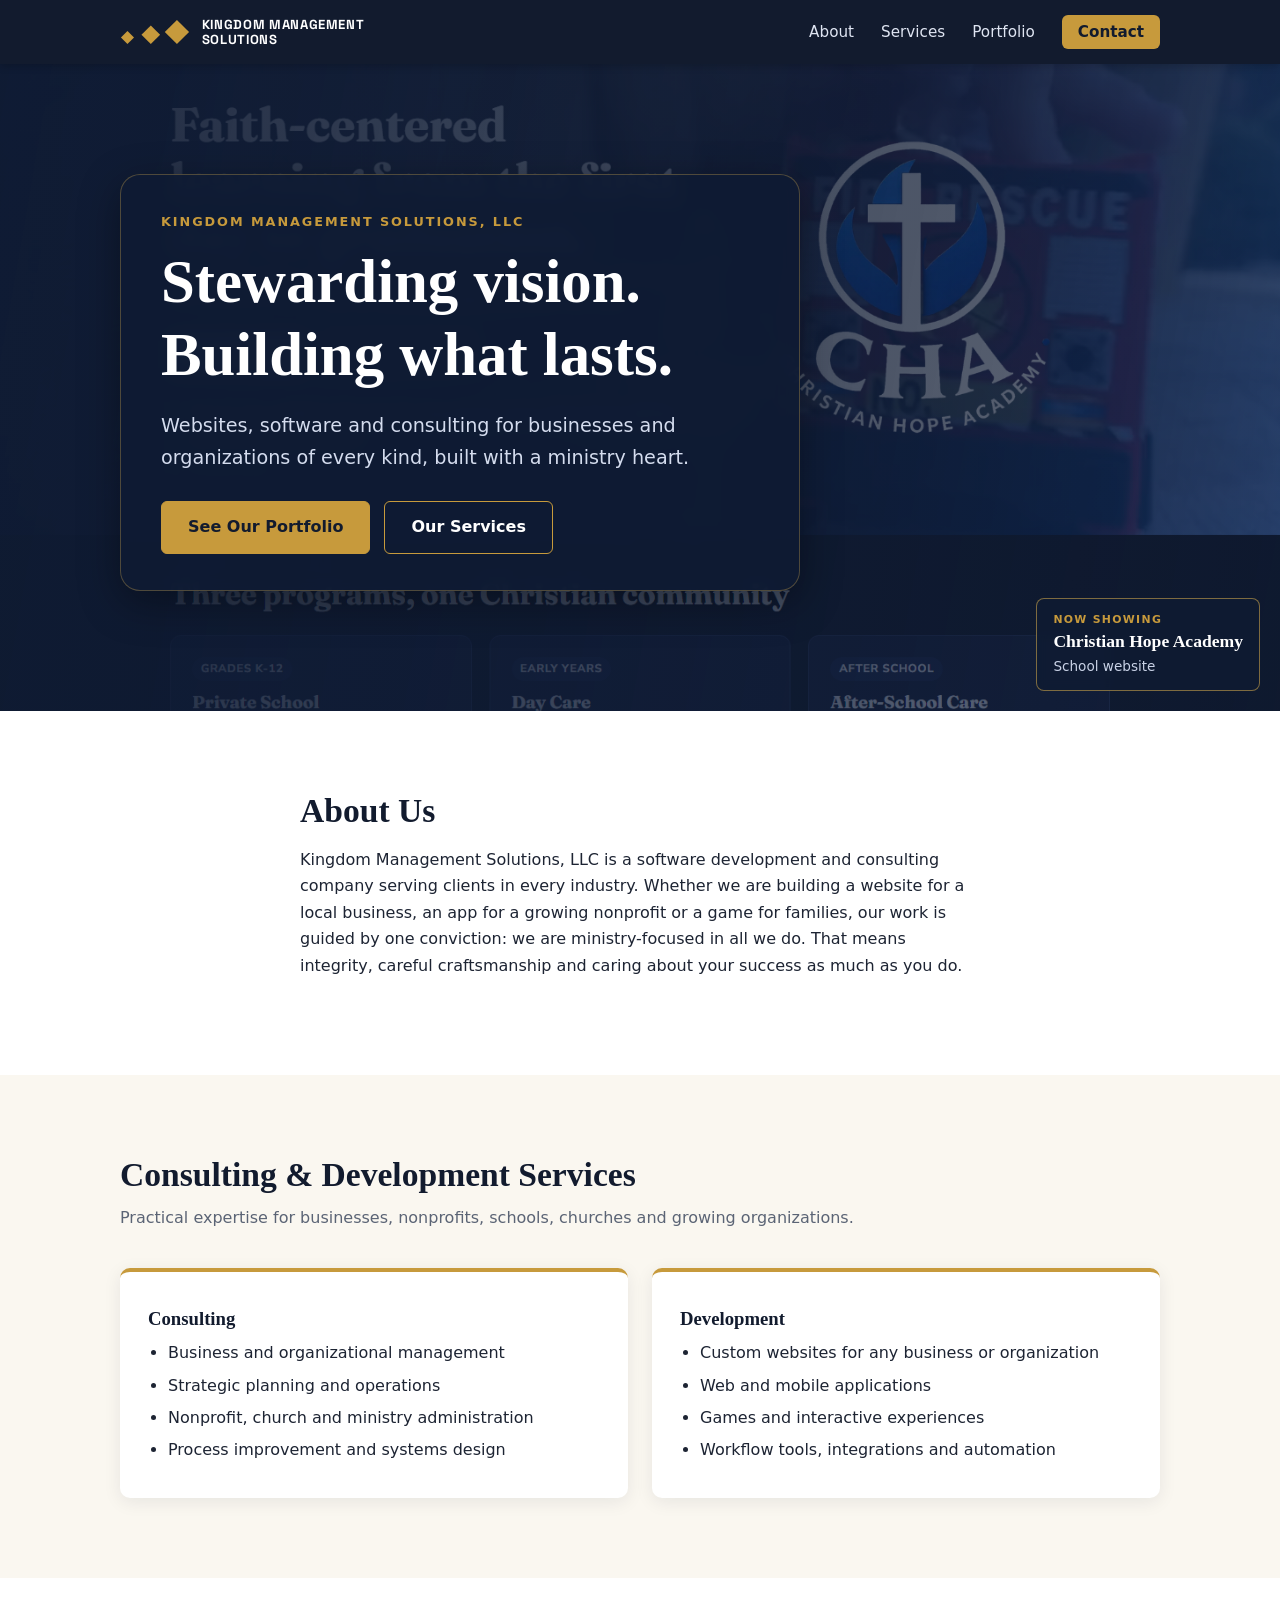
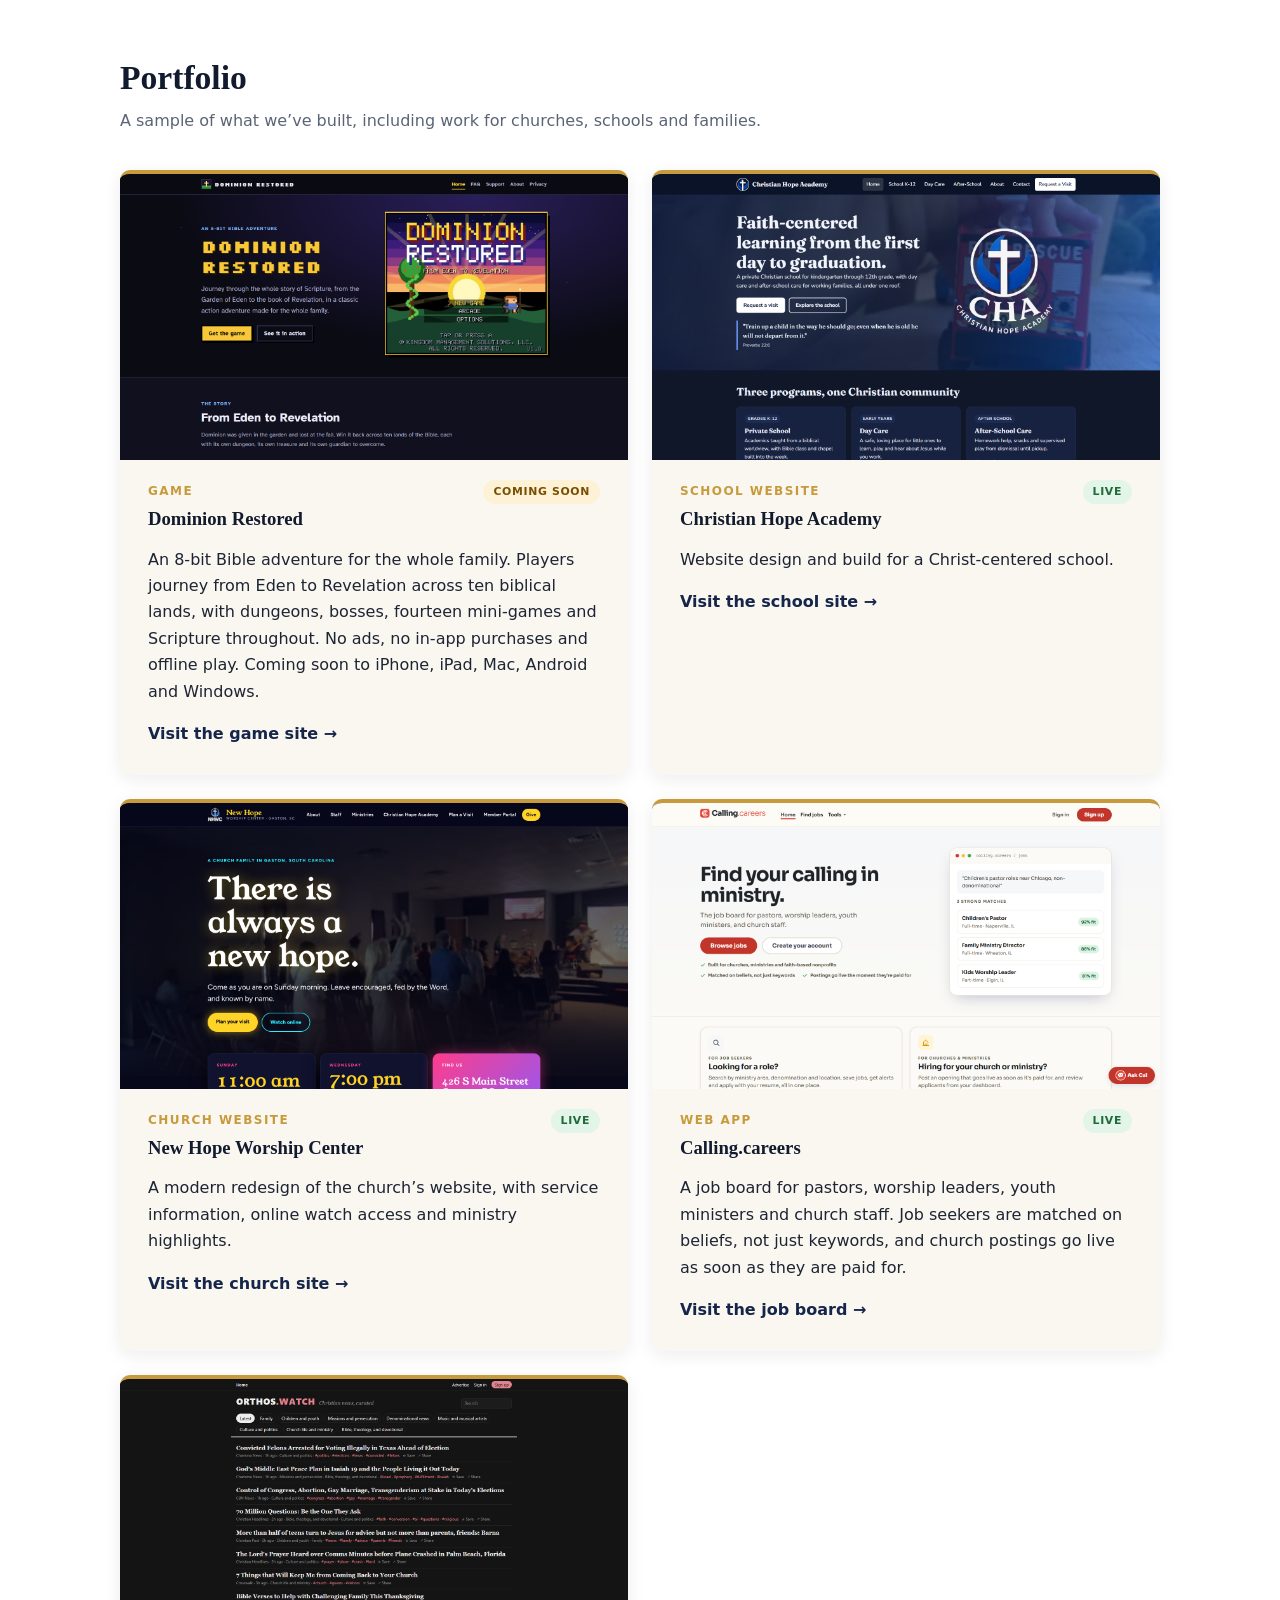
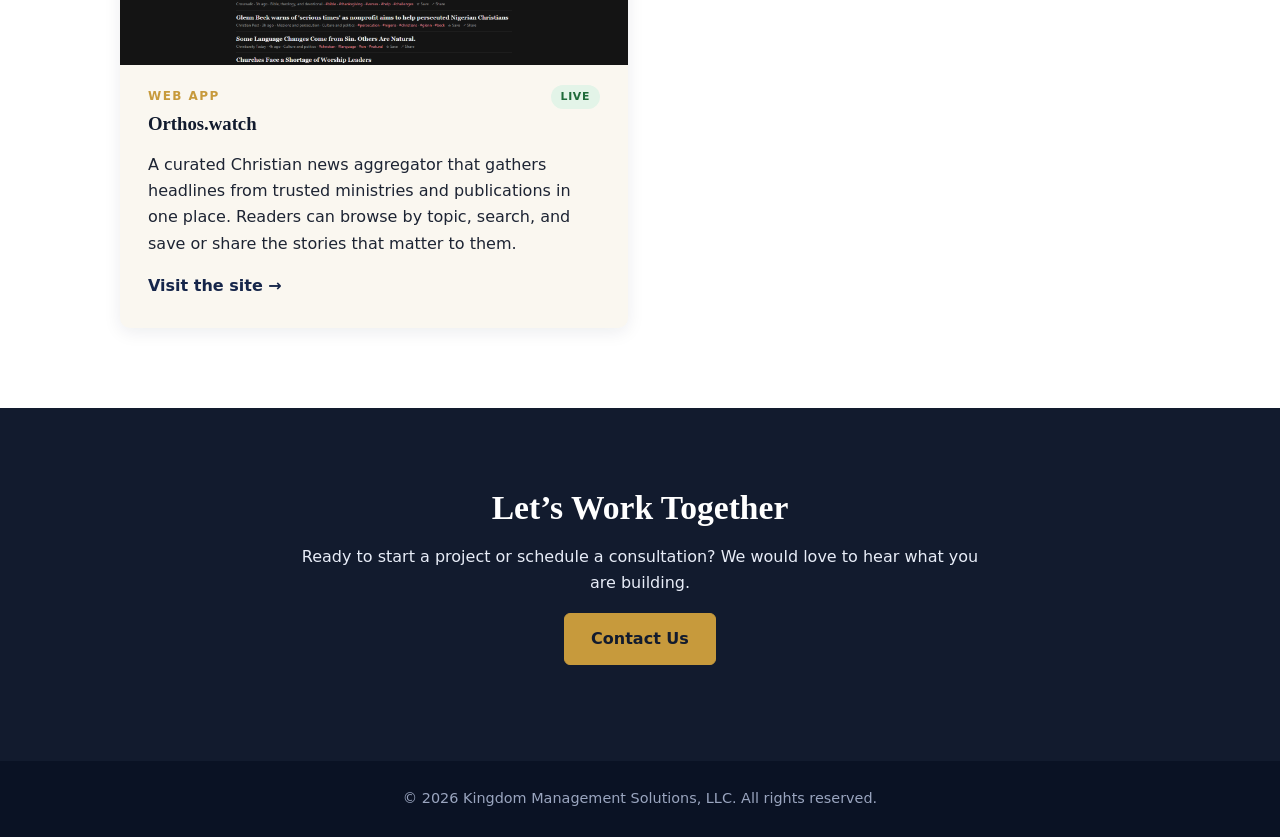
==== commit 1a22c21d: "Mark calling.careers as live in portfolio and hero Co-Authored-By: Claude Sonnet 5.5 <noreply@anthro" ====
--- a/index.html
+++ b/index.html
@@ -32,7 +32,7 @@
                         media/dominion-new-earth.mp4|Dominion Restored|Game · The new earth|https://dominionrestored.github.io,
                         media/new-hope.png|New Hope Worship Center|Church website|https://nhwcgaston.com,
                         media/dominion-paul.mp4|Dominion Restored|Game · Paul's Journeys|https://dominionrestored.github.io,
-                        media/calling-careers.png|Calling.careers|Ministry job board · launching soon|https://calling.careers,
+                        media/calling-careers.png|Calling.careers|Ministry job board|https://calling.careers,
                         media/orthos-watch.png|Orthos.watch|Christian news aggregator|https://orthos.watch,
                         media/dominion-restored.png|Dominion Restored|Game website|https://dominionrestored.github.io">
       <!-- Rotates through the playlist in order and loops. Each entry is: file | project name | label | link.
@@ -122,10 +122,10 @@
         </article>
         <article class="card">
           <a class="shot" href="https://calling.careers" target="_blank" rel="noopener" tabindex="-1" aria-hidden="true"><img src="media/calling-careers.png" alt="Calling.careers homepage" loading="lazy"></a>
-          <div class="card-meta"><p class="tag">Web app</p><span class="status soon">Landing page live</span></div>
+          <div class="card-meta"><p class="tag">Web app</p><span class="status live">Live</span></div>
           <h3>Calling.careers</h3>
-          <p>A job board for pastors, worship leaders, youth ministers and church staff, launching soon. Job seekers will be matched on beliefs, not just keywords, and church postings will go live as soon as they are paid for.</p>
-          <a href="https://calling.careers" target="_blank" rel="noopener">Visit the landing page &rarr;</a>
+          <p>A job board for pastors, worship leaders, youth ministers and church staff. Job seekers are matched on beliefs, not just keywords, and church postings go live as soon as they are paid for.</p>
+          <a href="https://calling.careers" target="_blank" rel="noopener">Visit the job board &rarr;</a>
         </article>
         <article class="card">
           <a class="shot" href="https://orthos.watch" target="_blank" rel="noopener" tabindex="-1" aria-hidden="true"><img src="media/orthos-watch.png" alt="Orthos.watch homepage" loading="lazy"></a>
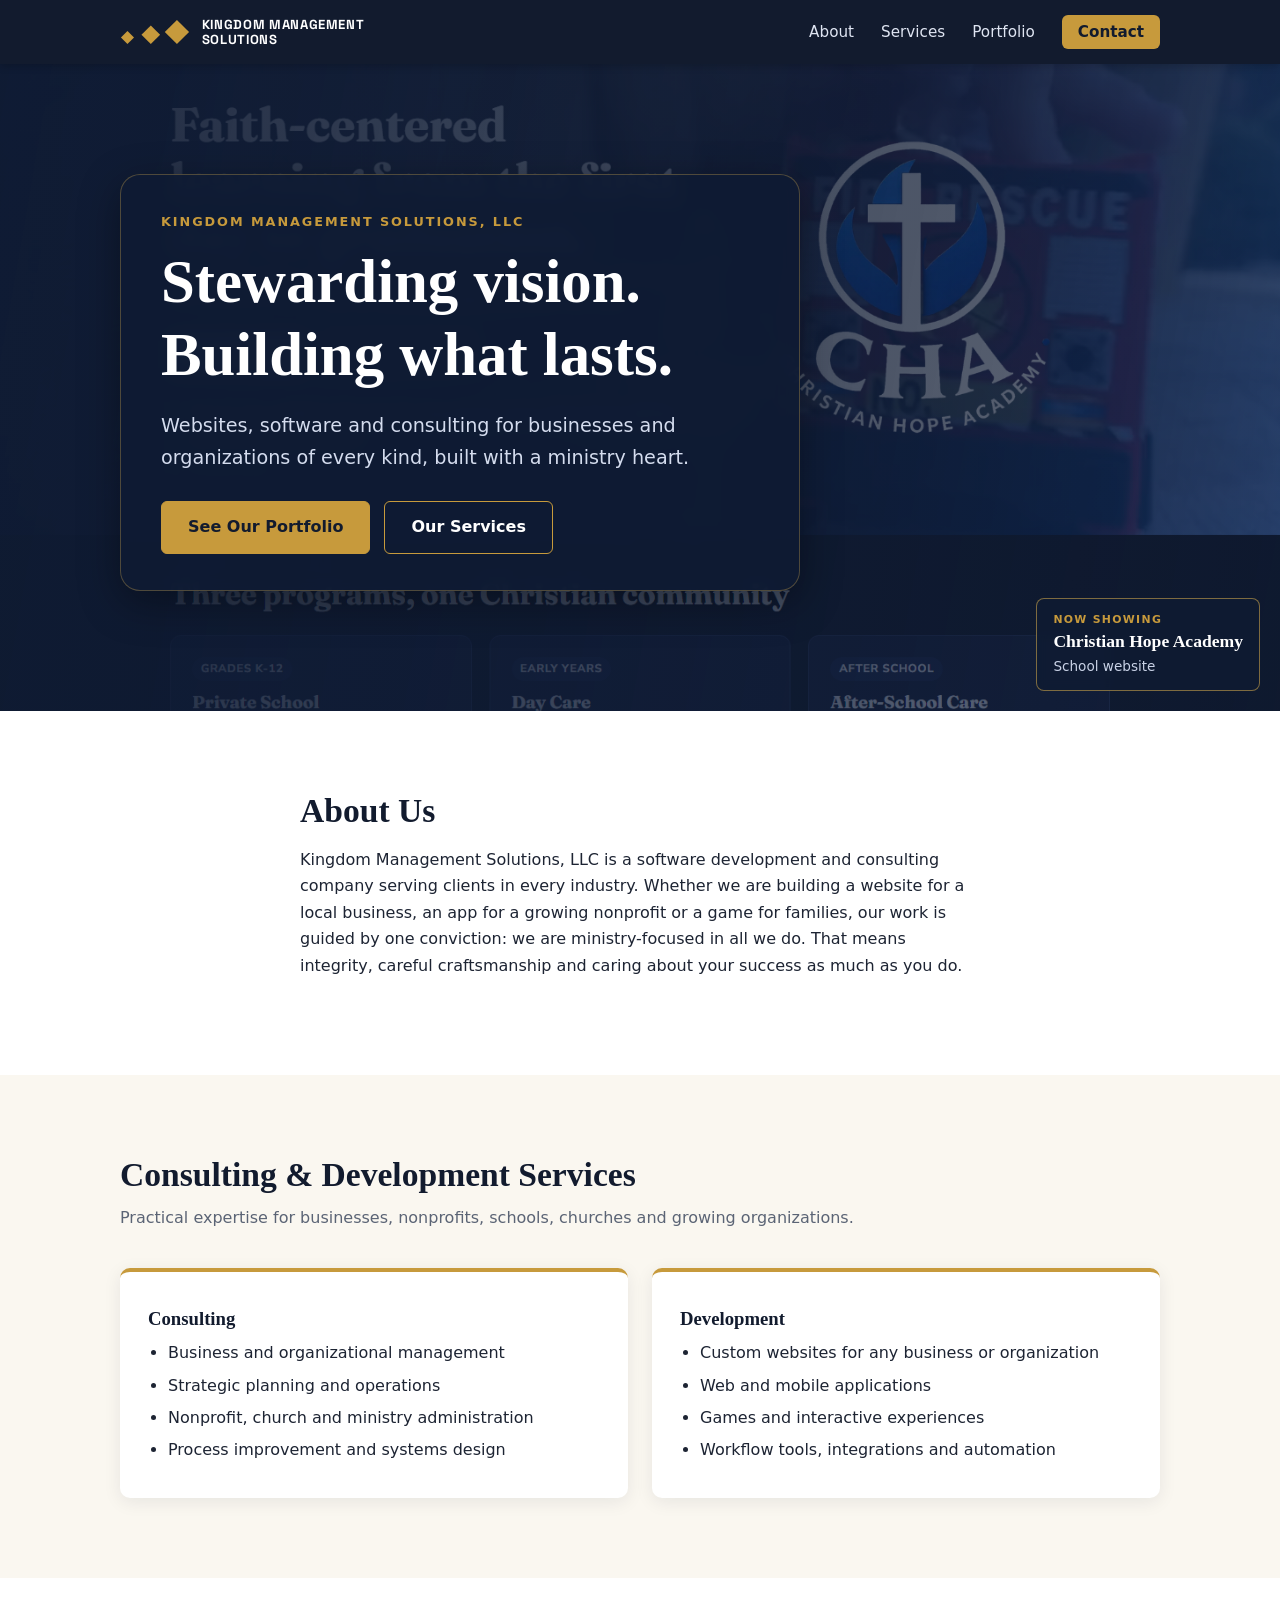
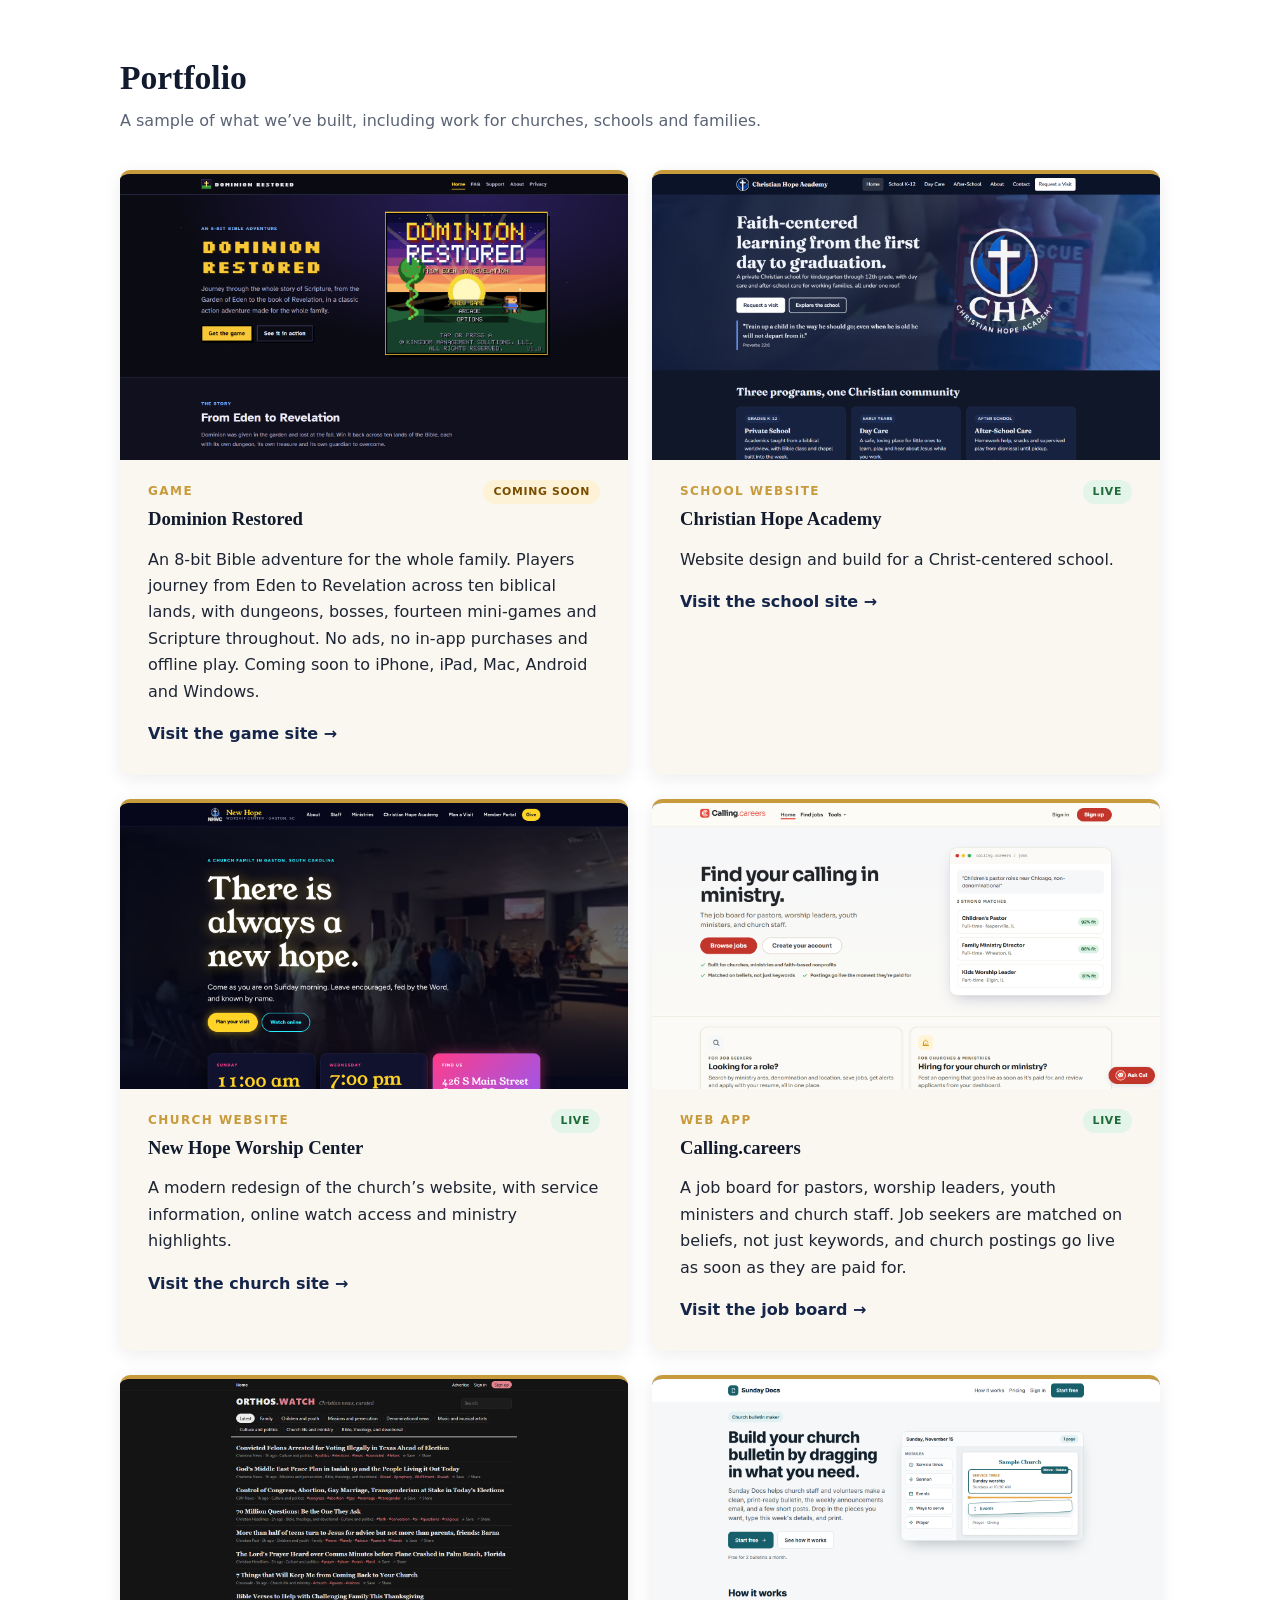
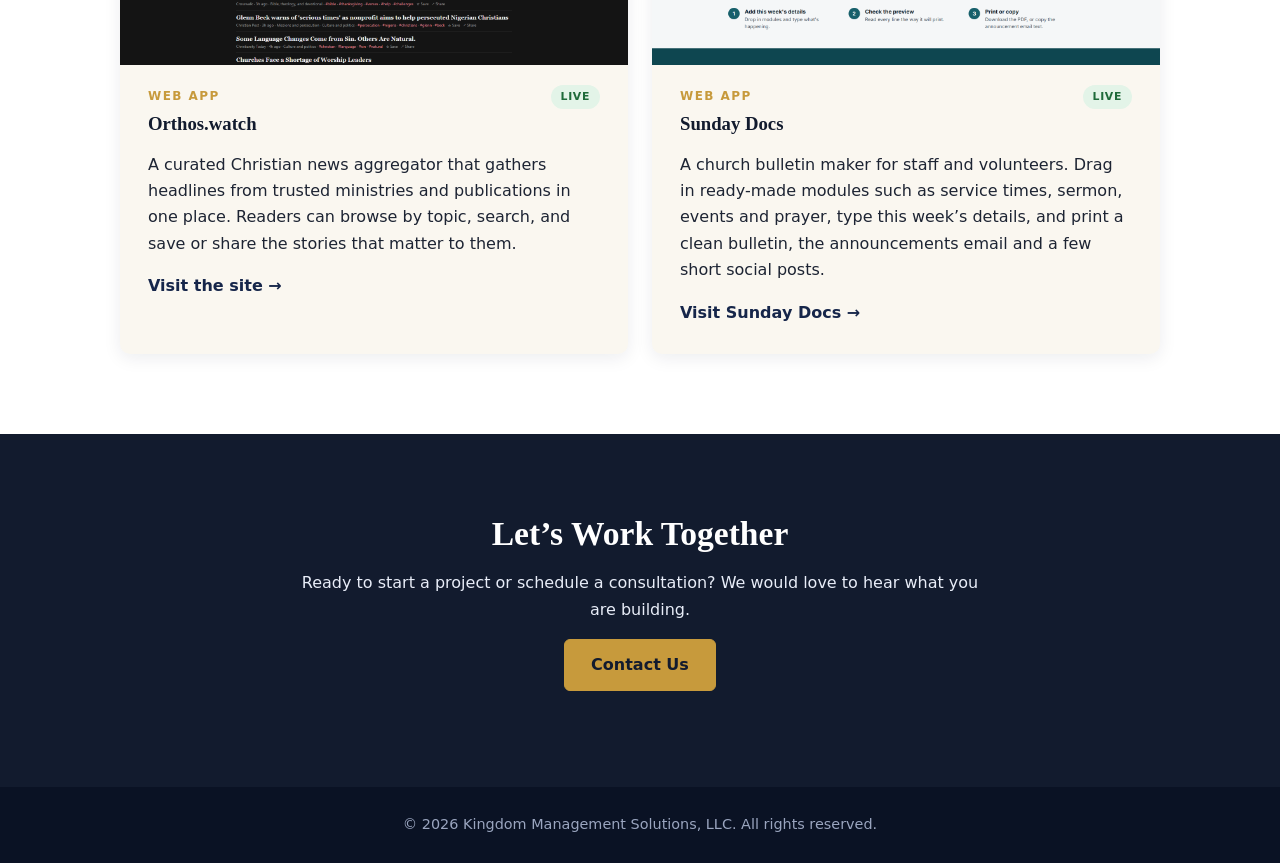
==== commit c6cfba9b: "Add Sunday Docs to portfolio and hero; keep one Dominion Restored hero slide Co-Authored-By: Claude " ====
--- a/index.html
+++ b/index.html
@@ -29,12 +29,10 @@
     <div class="hero-media" aria-hidden="true"
          data-playlist="media/dominion-dragon.mp4|Dominion Restored|Game · The Dragon|https://dominionrestored.github.io,
                         media/christian-hope-academy.png|Christian Hope Academy|School website|https://christianhope.academy,
-                        media/dominion-new-earth.mp4|Dominion Restored|Game · The new earth|https://dominionrestored.github.io,
                         media/new-hope.png|New Hope Worship Center|Church website|https://nhwcgaston.com,
-                        media/dominion-paul.mp4|Dominion Restored|Game · Paul's Journeys|https://dominionrestored.github.io,
                         media/calling-careers.png|Calling.careers|Ministry job board|https://calling.careers,
                         media/orthos-watch.png|Orthos.watch|Christian news aggregator|https://orthos.watch,
-                        media/dominion-restored.png|Dominion Restored|Game website|https://dominionrestored.github.io">
+                        media/sunday-docs.png|Sunday Docs|Church bulletin maker|https://sundaydocs.com">
       <!-- Rotates through the playlist in order and loops. Each entry is: file | project name | label | link.
            .mp4/.webm/.mov files play as video starting at the middle of the clip; anything else shows as a still.
            Each item lasts 7 seconds (SLIDE_MS in script.js). Put files in media/. -->
@@ -134,6 +132,13 @@
           <p>A curated Christian news aggregator that gathers headlines from trusted ministries and publications in one place. Readers can browse by topic, search, and save or share the stories that matter to them.</p>
           <a href="https://orthos.watch" target="_blank" rel="noopener">Visit the site &rarr;</a>
         </article>
+        <article class="card">
+          <a class="shot" href="https://sundaydocs.com" target="_blank" rel="noopener" tabindex="-1" aria-hidden="true"><img src="media/sunday-docs.png" alt="Sunday Docs homepage" loading="lazy"></a>
+          <div class="card-meta"><p class="tag">Web app</p><span class="status live">Live</span></div>
+          <h3>Sunday Docs</h3>
+          <p>A church bulletin maker for staff and volunteers. Drag in ready-made modules such as service times, sermon, events and prayer, type this week&rsquo;s details, and print a clean bulletin, the announcements email and a few short social posts.</p>
+          <a href="https://sundaydocs.com" target="_blank" rel="noopener">Visit Sunday Docs &rarr;</a>
+        </article>
       </div>
     </div>
   </section>
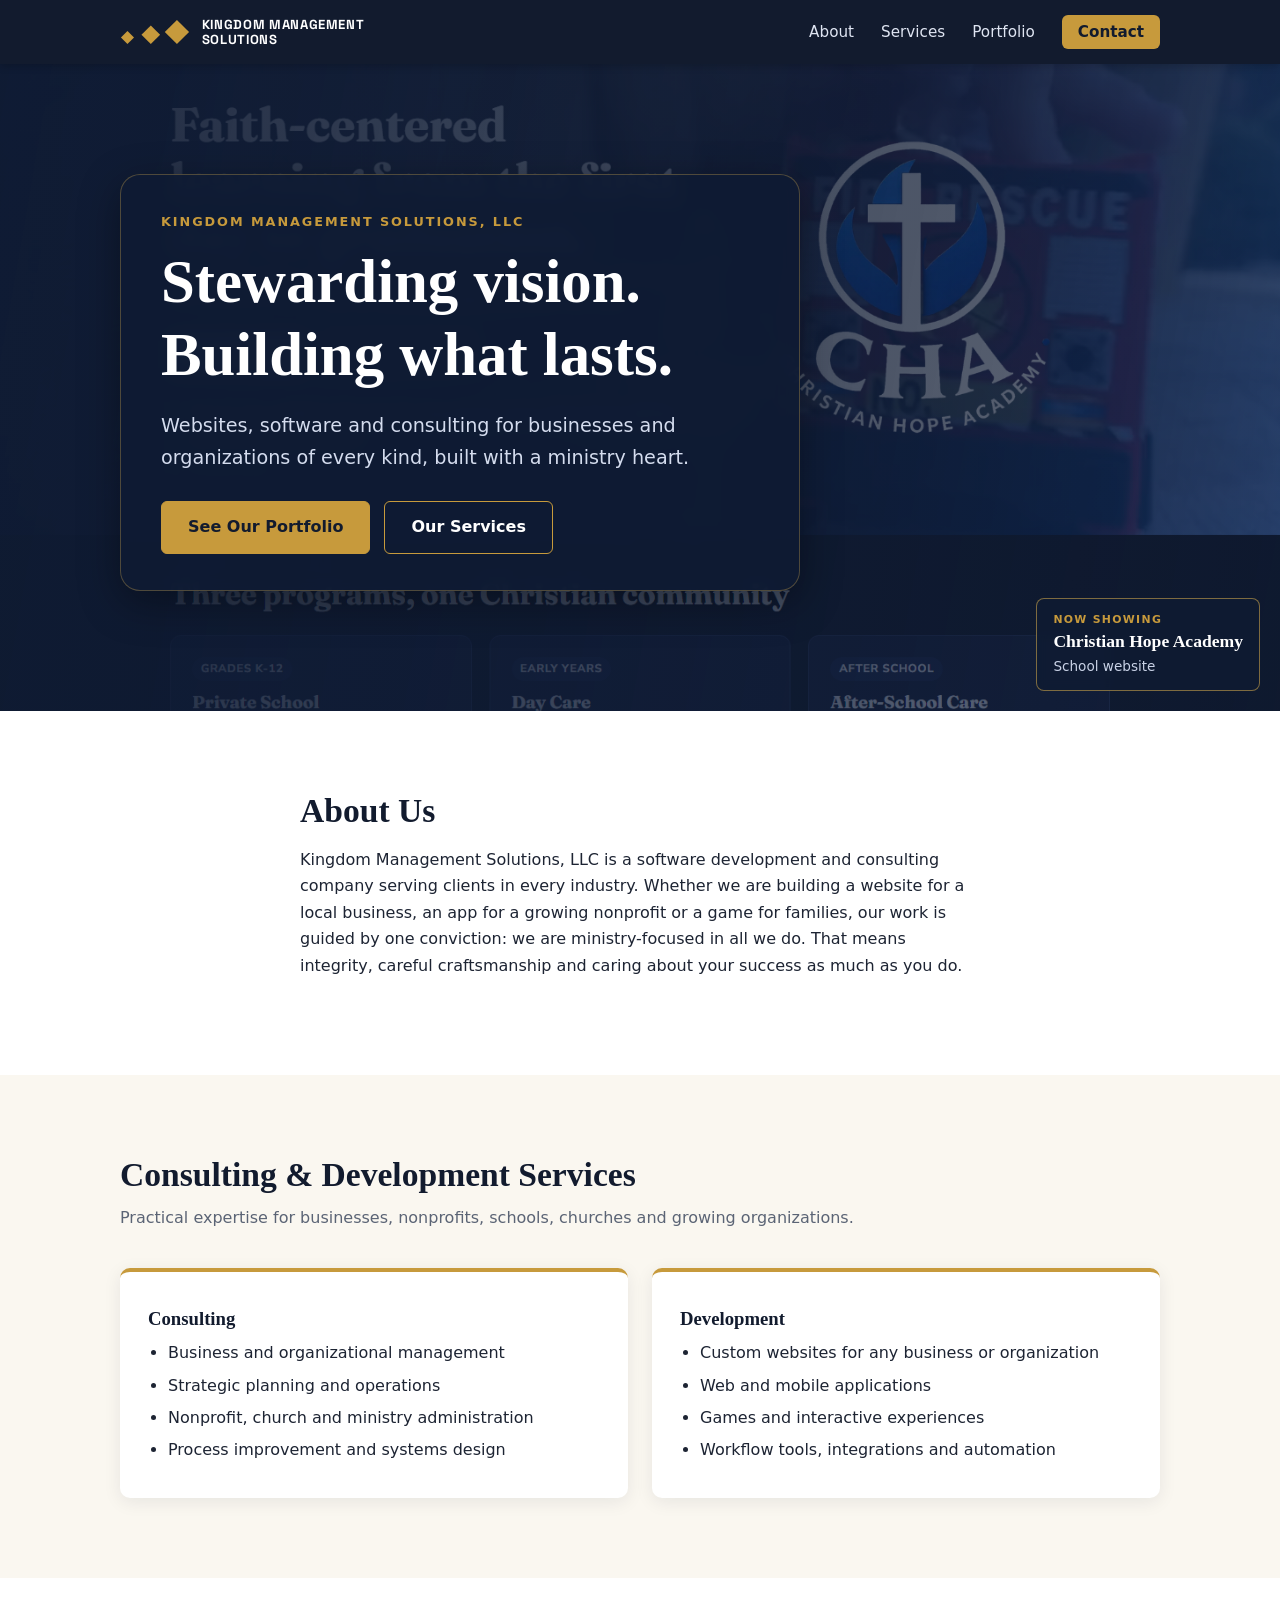
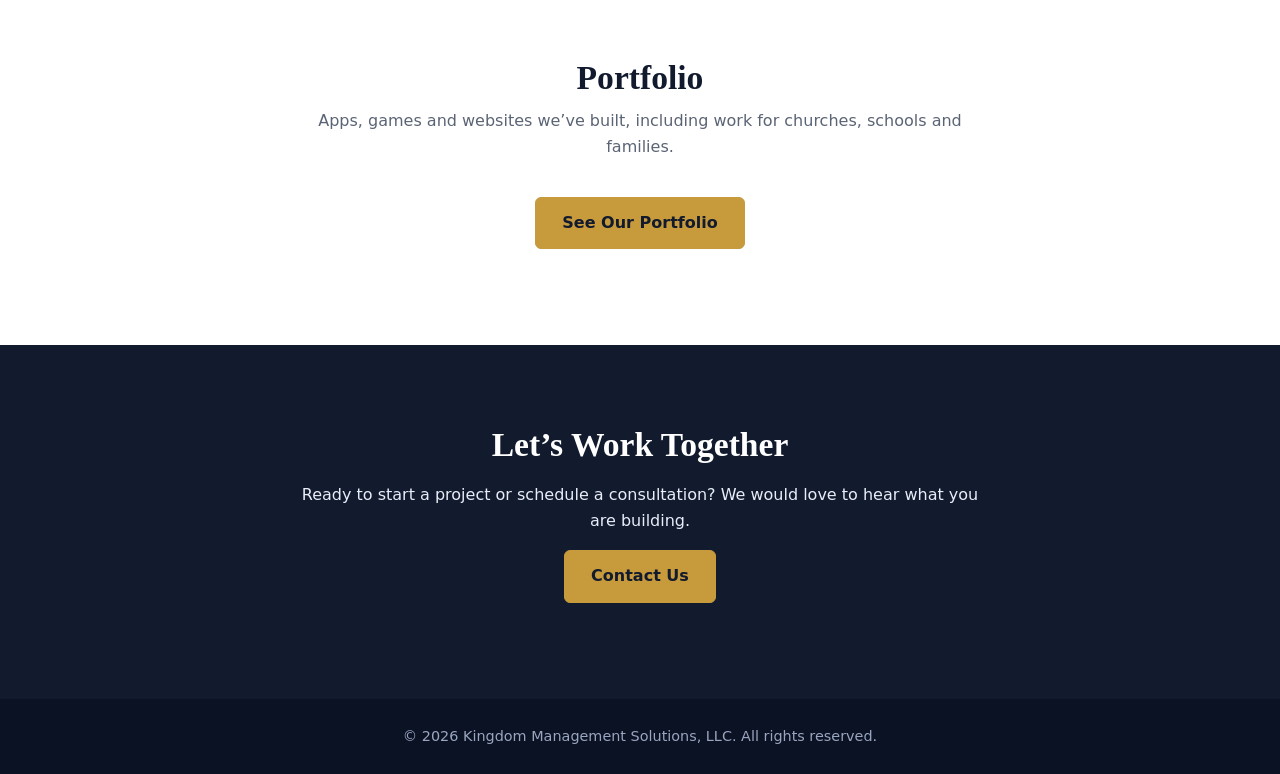
==== commit a14f185d: "Move portfolio to its own page with Apps, Games and Websites tabs; mark Sunday Docs coming soon Co-A" ====
--- a/index.html
+++ b/index.html
@@ -18,7 +18,7 @@
     <nav id="menu">
       <a href="#about">About</a>
       <a href="#services">Services</a>
-      <a href="#portfolio">Portfolio</a>
+      <a href="portfolio.html">Portfolio</a>
       <a href="contact.html" class="cta">Contact</a>
     </nav>
   </div>
@@ -32,7 +32,7 @@
                         media/new-hope.png|New Hope Worship Center|Church website|https://nhwcgaston.com,
                         media/calling-careers.png|Calling.careers|Ministry job board|https://calling.careers,
                         media/orthos-watch.png|Orthos.watch|Christian news aggregator|https://orthos.watch,
-                        media/sunday-docs.png|Sunday Docs|Church bulletin maker|https://sundaydocs.com">
+                        media/sunday-docs.png|Sunday Docs|Church bulletin maker · coming soon|https://sundaydocs.com">
       <!-- Rotates through the playlist in order and loops. Each entry is: file | project name | label | link.
            .mp4/.webm/.mov files play as video starting at the middle of the clip; anything else shows as a still.
            Each item lasts 7 seconds (SLIDE_MS in script.js). Put files in media/. -->
@@ -51,7 +51,7 @@
         <h1>Stewarding vision. Building what lasts.</h1>
         <p class="lead">Websites, software and consulting for businesses and organizations of every kind, built with a ministry heart.</p>
         <div class="actions">
-          <a class="btn primary" href="#portfolio">See Our Portfolio</a>
+          <a class="btn primary" href="portfolio.html">See Our Portfolio</a>
           <a class="btn" href="#services">Our Services</a>
         </div>
       </div>
@@ -93,53 +93,10 @@
   </section>
 
   <section id="portfolio" class="section">
-    <div class="wrap">
+    <div class="wrap narrow center">
       <h2>Portfolio</h2>
-      <p class="sub">A sample of what we&rsquo;ve built, including work for churches, schools and families.</p>
-      <div class="grid two">
-        <article class="card">
-          <a class="shot" href="https://dominionrestored.github.io" target="_blank" rel="noopener" tabindex="-1" aria-hidden="true"><img src="media/dominion-restored.png" alt="Dominion Restored title screen" loading="lazy"></a>
-          <div class="card-meta"><p class="tag">Game</p><span class="status soon">Coming soon</span></div>
-          <h3>Dominion Restored</h3>
-          <p>An 8-bit Bible adventure for the whole family. Players journey from Eden to Revelation across ten biblical lands, with dungeons, bosses, fourteen mini-games and Scripture throughout. No ads, no in-app purchases and offline play. Coming soon to iPhone, iPad, Mac, Android and Windows.</p>
-          <a href="https://dominionrestored.github.io" target="_blank" rel="noopener">Visit the game site &rarr;</a>
-        </article>
-        <article class="card">
-          <a class="shot" href="https://christianhope.academy" target="_blank" rel="noopener" tabindex="-1" aria-hidden="true"><img src="media/christian-hope-academy.png" alt="Christian Hope Academy website" loading="lazy"></a>
-          <div class="card-meta"><p class="tag">School website</p><span class="status live">Live</span></div>
-          <h3>Christian Hope Academy</h3>
-          <p>Website design and build for a Christ-centered school.</p>
-          <a href="https://christianhope.academy" target="_blank" rel="noopener">Visit the school site &rarr;</a>
-        </article>
-        <article class="card">
-          <a class="shot" href="https://nhwcgaston.com" target="_blank" rel="noopener" tabindex="-1" aria-hidden="true"><img src="media/new-hope.png" alt="New Hope Worship Center website" loading="lazy"></a>
-          <div class="card-meta"><p class="tag">Church website</p><span class="status live">Live</span></div>
-          <h3>New Hope Worship Center</h3>
-          <p>A modern redesign of the church&rsquo;s website, with service information, online watch access and ministry highlights.</p>
-          <a href="https://nhwcgaston.com" target="_blank" rel="noopener">Visit the church site &rarr;</a>
-        </article>
-        <article class="card">
-          <a class="shot" href="https://calling.careers" target="_blank" rel="noopener" tabindex="-1" aria-hidden="true"><img src="media/calling-careers.png" alt="Calling.careers homepage" loading="lazy"></a>
-          <div class="card-meta"><p class="tag">Web app</p><span class="status live">Live</span></div>
-          <h3>Calling.careers</h3>
-          <p>A job board for pastors, worship leaders, youth ministers and church staff. Job seekers are matched on beliefs, not just keywords, and church postings go live as soon as they are paid for.</p>
-          <a href="https://calling.careers" target="_blank" rel="noopener">Visit the job board &rarr;</a>
-        </article>
-        <article class="card">
-          <a class="shot" href="https://orthos.watch" target="_blank" rel="noopener" tabindex="-1" aria-hidden="true"><img src="media/orthos-watch.png" alt="Orthos.watch homepage" loading="lazy"></a>
-          <div class="card-meta"><p class="tag">Web app</p><span class="status live">Live</span></div>
-          <h3>Orthos.watch</h3>
-          <p>A curated Christian news aggregator that gathers headlines from trusted ministries and publications in one place. Readers can browse by topic, search, and save or share the stories that matter to them.</p>
-          <a href="https://orthos.watch" target="_blank" rel="noopener">Visit the site &rarr;</a>
-        </article>
-        <article class="card">
-          <a class="shot" href="https://sundaydocs.com" target="_blank" rel="noopener" tabindex="-1" aria-hidden="true"><img src="media/sunday-docs.png" alt="Sunday Docs homepage" loading="lazy"></a>
-          <div class="card-meta"><p class="tag">Web app</p><span class="status live">Live</span></div>
-          <h3>Sunday Docs</h3>
-          <p>A church bulletin maker for staff and volunteers. Drag in ready-made modules such as service times, sermon, events and prayer, type this week&rsquo;s details, and print a clean bulletin, the announcements email and a few short social posts.</p>
-          <a href="https://sundaydocs.com" target="_blank" rel="noopener">Visit Sunday Docs &rarr;</a>
-        </article>
-      </div>
+      <p class="sub">Apps, games and websites we&rsquo;ve built, including work for churches, schools and families.</p>
+      <p><a class="btn primary" href="portfolio.html">See Our Portfolio</a></p>
     </div>
   </section>
 
--- a/styles.css
+++ b/styles.css
@@ -110,3 +110,11 @@
 
 .direct{margin:20px 0 0;color:var(--muted);text-align:center}
 .direct a{color:var(--navy2);font-weight:600}
+
+.tabs{display:flex;flex-wrap:wrap;gap:8px;margin:0 0 28px;border-bottom:2px solid #e6e1d4}
+.tab{font:inherit;font-weight:600;font-size:1rem;color:var(--muted);background:none;border:0;border-bottom:3px solid transparent;margin-bottom:-2px;padding:12px 22px;cursor:pointer}
+.tab:hover{color:var(--navy)}
+.tab[aria-selected="true"]{color:var(--navy);border-bottom-color:var(--gold)}
+.tab:focus-visible{outline:2px solid var(--gold);outline-offset:2px}
+.tab-panel[hidden]{display:none}
+nav a[aria-current="page"]:not(.cta){color:var(--gold)}
